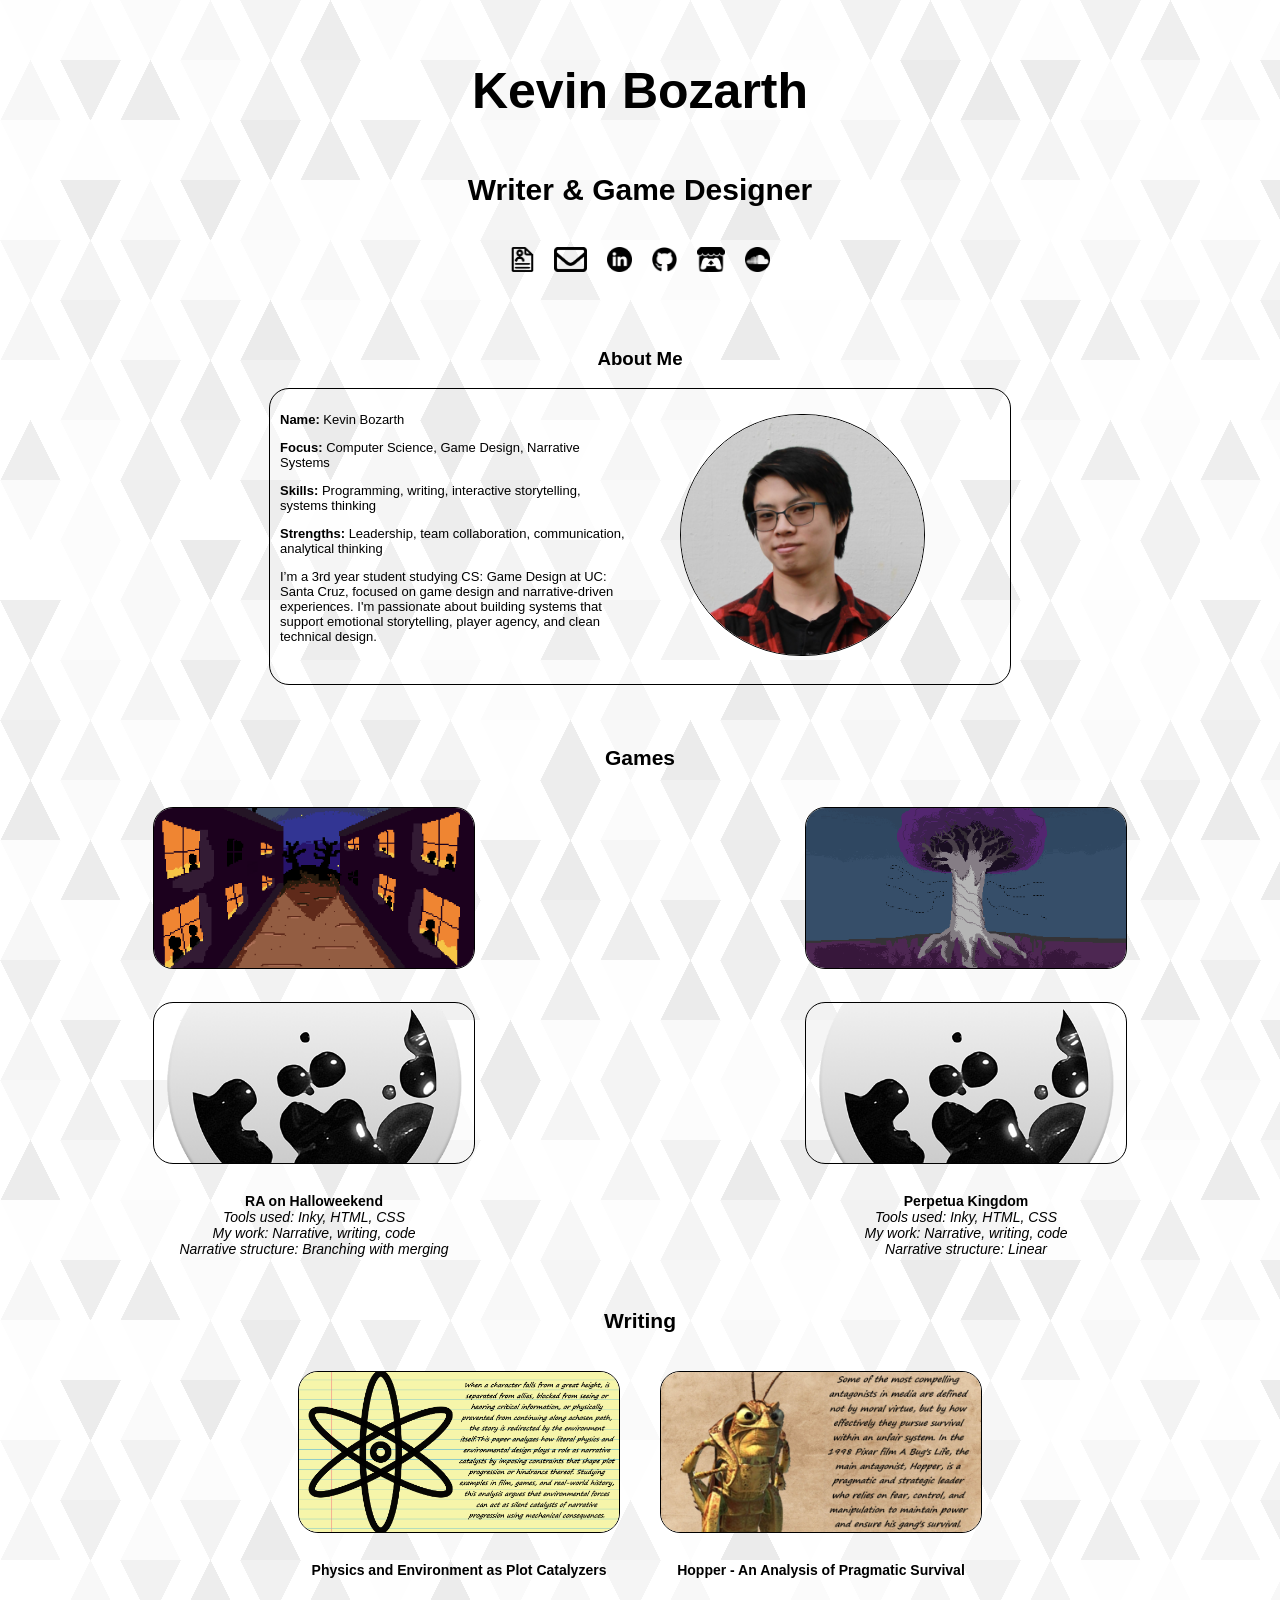
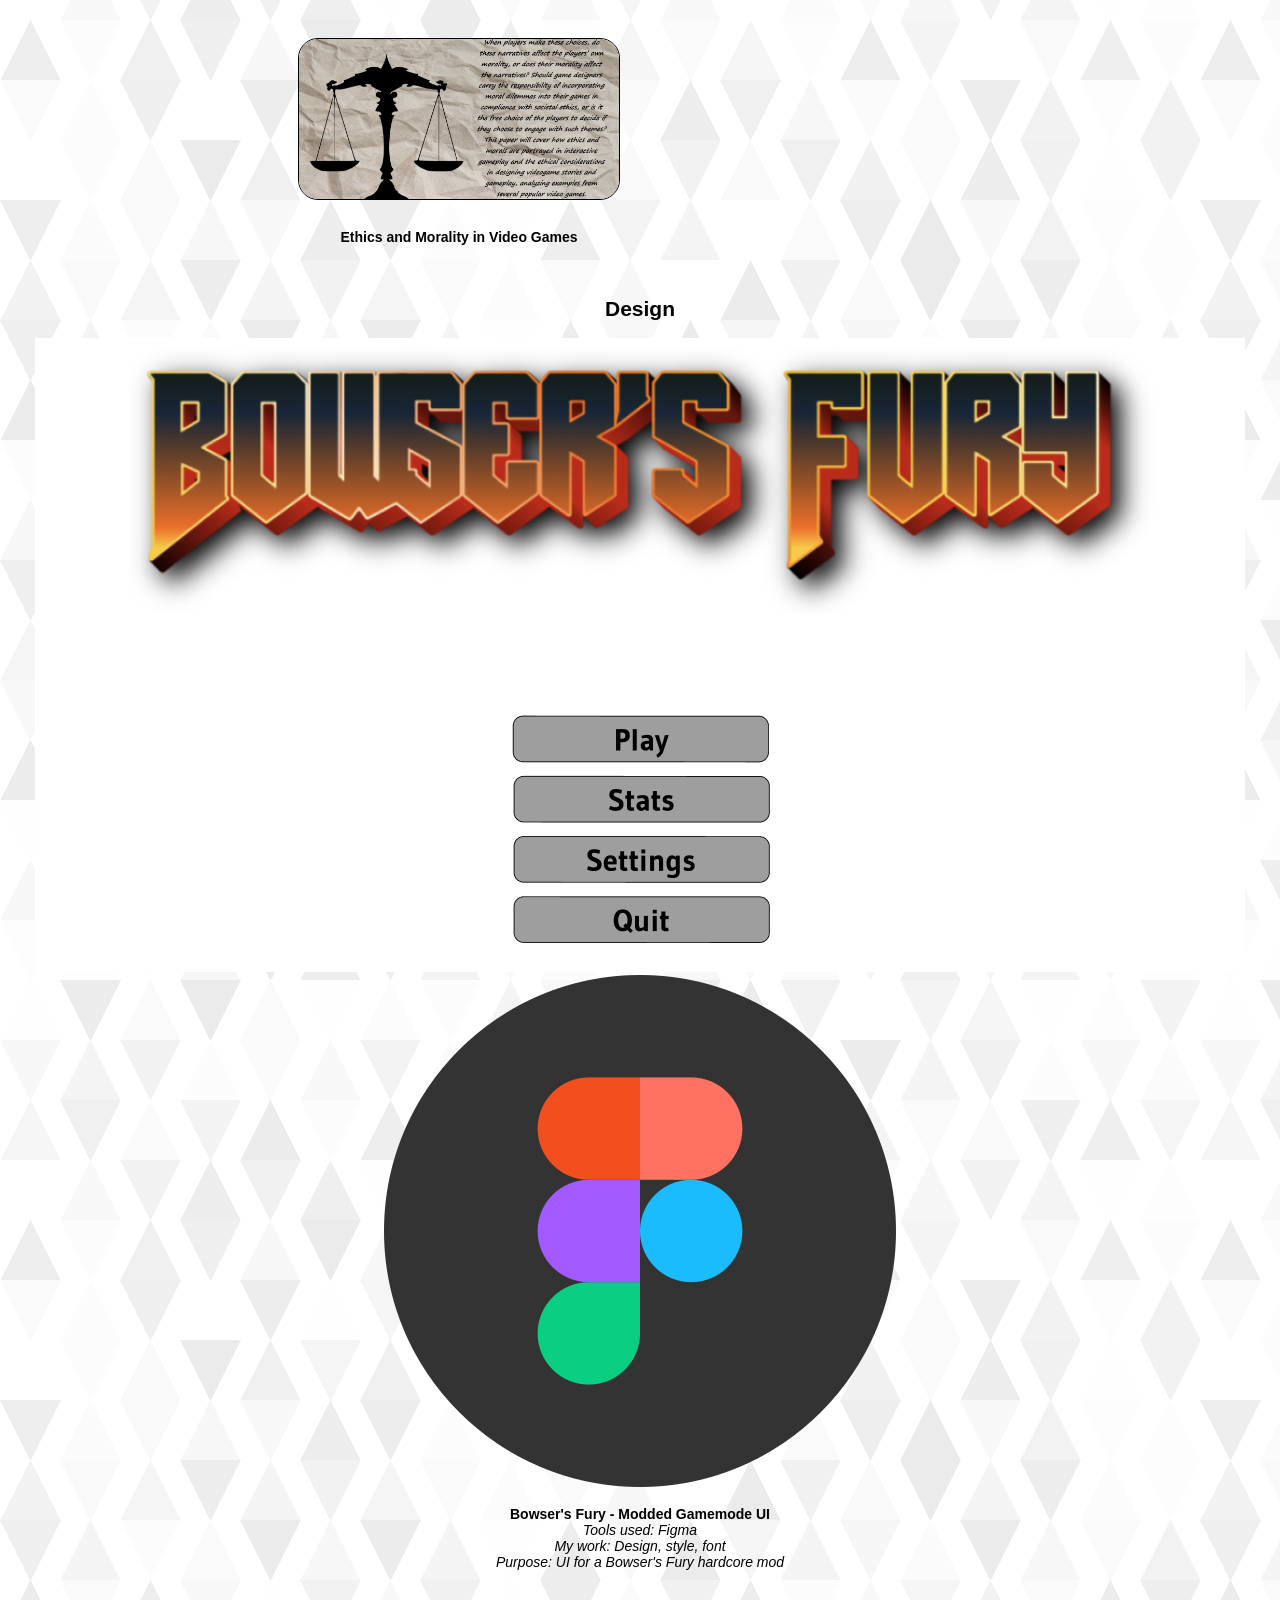
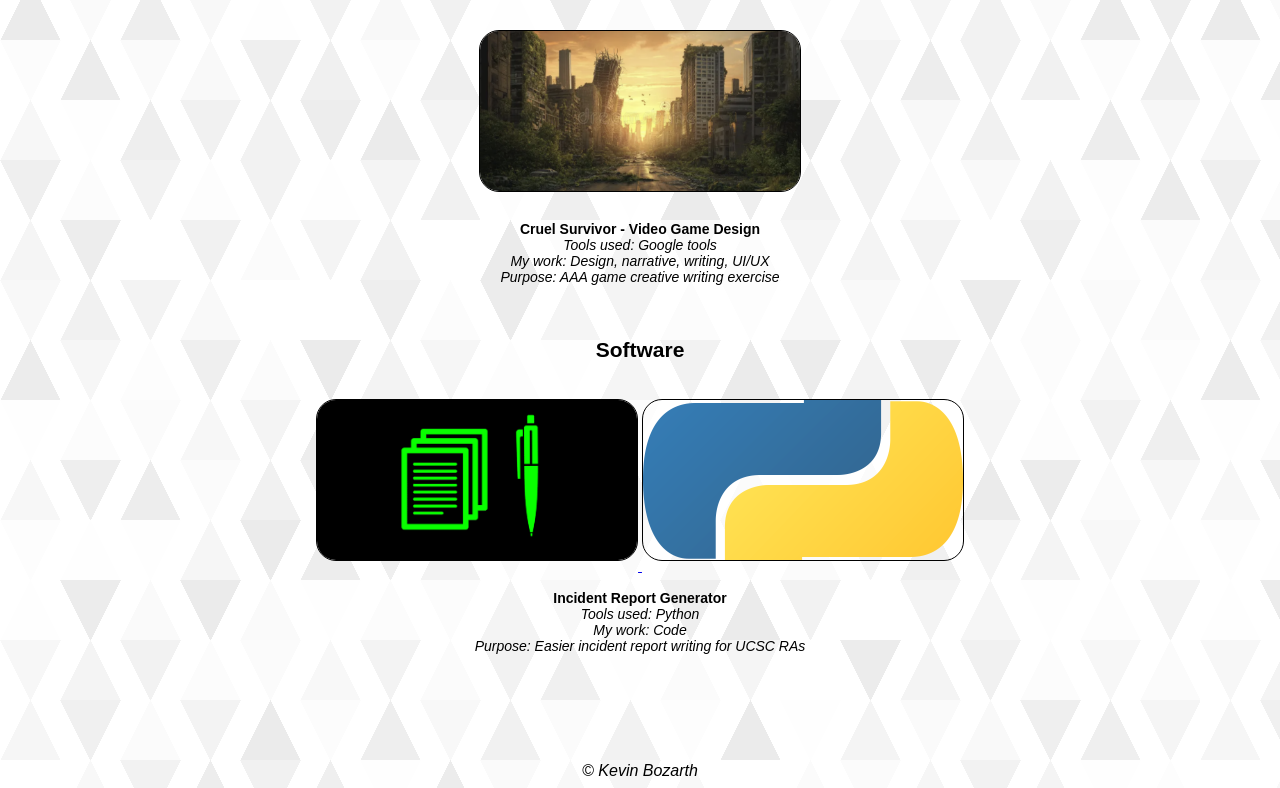
==== index.html @ b74a926b "Update index.html" ====
<!DOCTYPE html>
<html lang="en">
<head>
  <link rel="icon" type="image/png" href="favicon.png">
  <meta charset="UTF-8" />
  <meta name="viewport" content="width=device-width, initial-scale=1.0" />
  <title>Kevin Bozarth Portfolio</title>
  <link rel="stylesheet" href="style.css">
  <!-- <link href="https://fonts.googleapis.com/css2?family=Inter:wght@300;400;600&display=swap" rel="stylesheet"> -->
</head>

<body>
  <div class="intro">
    <h1>Kevin Bozarth</h1>
    <h3>Writer & Game Designer</h3>
  </div>

  <!-- Socials links icons -->
  <div class="icons">
    <div class="resume">
      <a href="writingFiles/Kevin Bozarth Resume 2026.pdf" target="_blank">
        <img src="images\icons\resumeIcon.png" alt="Resume">
      </a>
    </div>

    <div class="email">
      <a href="mailto:kevin.c.bozarth@gmail.com">
        <img src="images\icons\mailIcon.png" alt="Email">
      </a>
    </div>

    <div class="linkedIn">
      <a href="https://www.linkedin.com/in/kevin-bozarth" target="_blank">
        <img src="images\icons\linkedInIcon.png" alt="LinkedIn">
      </a>
    </div>

    <div class="gitHub">
      <a href="https://github.com/kevincbozarth" target="_blank">
        <img src="images\icons\githubIcon.png" alt="GitHub">
      </a>
    </div>
    
    <div class="itchio">
      <a href="https://kevinbozarth.itch.io" target="_blank">
        <img src="images\icons\itchioIcon.png" alt="Itch.io">
      </a>
    </div>

    <div class="soundCloud">
      <a href="https://soundcloud.com/kevin-bozarth" target="_blank">
        <img src="images\icons\soundCloudIcon.png" alt="SoundCloud">
      </a>
    </div>
  </div>

  <h1></h1>
  <!-- About Me -->
  <h3>About Me</h3>
  <div class="aboutMe">
    <div class="information">
      <p><b>Name: </b>Kevin Bozarth</p>
      <p><b>Focus: </b>Computer Science, Game Design, Narrative Systems</p>
      <p><b>Skills: </b>Programming, writing, interactive storytelling, systems thinking</p>
      <p><b>Strengths: </b>Leadership, team collaboration, communication, analytical thinking</p>
      <p>I’m a 3rd year student studying CS: Game Design at UC: Santa Cruz, 
        focused on game design and narrative-driven experiences. 
        I'm passionate about building systems that support 
        emotional storytelling, player agency, and clean technical design.
      </p>
    </div>
    <div class="portrait">
      <img src="images/headPhoto.png">
    </div>
  </div>

  <h1></h1>
  <!-- Projects -->
  <div class="portfolio">
    <h2>Games</h2>

    <div class="gameProjects">
      <div class="halloweekendGame">
        <div class="thumbnail">
          <a href="https://kevinbozarth.itch.io/ra-on-halloweekend-v2" target="_blank">
            <img class="mainThumbnail" src="images/gameThumbnails/halloweekendThumbnail.png" alt="RA on Halloweekend">
          </a>
          <img class="toolLogo" src="images/logos/inkleLogo.png" alt="Inkle logo">
        </div>
        <br>
        <b>RA on Halloweekend</b>
        <br>
        <i>
          Tools used: Inky, HTML, CSS
          <br>My work: Narrative, writing, code
          <br>Narrative structure: Branching with merging
        </i>
      </div>

      <div class="perputuaGame">
        <div class="thumbnail">
          <a href="https://kevinbozarth.itch.io/perpetua-kingdom-v4" target="_blank">
            <img class="mainThumbnail" src="images\gameThumbnails\perpetuaThumbnail.png" alt="Perputua Kingdom">
          </a>
          <img class="toolLogo" src="images/logos/inkleLogo.png" alt="Inkle logo">
        </div>
          <br>
          <b>Perpetua Kingdom</b>
          <br>
          <i>Tools used: Inky, HTML, CSS
            <br>My work: Narrative, writing, code
            <br>Narrative structure: Linear
          </i>
        
      </div>
    </div>

    <h2></h2>
    <h2>Writing</h2>

    <div class="writingProjects">
      <div class="physicsEssay">
        <div class="thumbnail">
          <a href="writingFiles/Physics and Environment as Plot Catalyzers.pdf" target="_blank">
            <img class="mainThumbnail" src="images\writingThumbnails\physicsThumbnail.png" alt="Physics">
          </a>
        </div>
        <br>
        <b>Physics and Environment as Plot Catalyzers</b>
      </div>

      <div class="hopperEssay">
        <div class="thumbnail">
          <a href="writingFiles/Hopper - An Analysis of Pragmatic Survival.pdf" target="_blank">
            <img class="mainThumbnail" src="images/writingThumbnails/hopperThumbnail.png" alt="Hopper">
          </a>
        </div>
        <br>
        <b>Hopper - An Analysis of Pragmatic Survival</b>
      </div>

      <div class="moralsEssay">
        <div class="thumbnail">
          <a href="writingFiles/Ethics and Morality in Videogames.pdf" target="_blank">
            <img class="mainThumbnail" src="images\writingThumbnails\moralsThumbnail.png" alt="Ethics">
          </a>
        </div>
        <br>
        <b>Ethics and Morality in Video Games</b>
      </div>
    </div>

    <h2></h2>
    <h2>Design</h2>

    <div class="designProjects">
      <div class="bowserDesign">
        <div class="thumbnail">
          <a href="https://www.figma.com/design/dw6rEuPHLrkOv8sDtjFJcg/Flow-Diagram-Mario?node-id=35-1208&t=TrkbWXJCj0CQbWD5-1" target="_blank">
            <img class="mainThumbnail" src="images\writingThumbnails\bowserThumbnail.png" alt="Bowser's Fury">
          </a>
          <img class="toolLogo" src="images/logos/figmaLogo.webp" alt="Figma logo">
        </div>
        <br>
        <b>Bowser's Fury - Modded Gamemode UI</b>
        <br>
        <i>Tools used: Figma
          <br>My work: Design, style, font
          <br>Purpose: UI for a Bowser's Fury hardcore mod
        </i>
      </div>

      <div class="cruelDesign">
        <div class="thumbnail">
          <a href="writingFiles/Cruel Survivor - Video Game Concept Design.pdf" target="_blank">
            <img class="mainThumbnail" src="images\writingThumbnails\cruelSurvivorThumbnail.png" alt="Cruel Survivor">
          </a>
        </div>
        <br>
        <b>Cruel Survivor - Video Game Design</b>
        <br>
        <i>Tools used: Google tools
          <br>My work: Design, narrative, writing, UI/UX
          <br>Purpose: AAA game creative writing exercise
        </i>
        <br>
      </div>
    </div>

    <h2></h2>
    <h2>Software</h2>

    <div class="softwareProjects">
      <div class="irGenerator">
        <div class="thumbnail">
          <a href="https://github.com/kevincbozarth/Incident-Report-Generator" target="_blank">
            <img class="mainThumbnail" src="images\softwareThumbnails\irThumbnail.png" alt="Incident Report Generator">
          </a>
          <img class="toolLogo" src="images/logos/pythonLogo.png" alt="Python logo">
        </div>
        <br>
        <b>Incident Report Generator</b>
        <br>
        <i>Tools used: Python
          <br>My work: Code
          <br>Purpose: Easier incident report writing for UCSC RAs
      </div>
    </div>
  </div>

  <h2><br></h2>
  © Kevin Bozarth

</body>
</html>
---- style.css ----
body {
    display: flex;
    align-items: center;
    flex-direction: column;
    font-family: Verdana, Geneva, Tahoma, sans-serif;
    background-image: url("images/triangleBackground.PNG");
    background-repeat: repeat;
}

.intro h1 {
    padding: 20px;
    font-size: 50px;
    text-align: center;
}

.intro h3 {
    font-size: 30px;
    text-align: center;
}

.icons {
    display: flex;
    align-items: center;
    flex-direction: row;
}

.icons img {
    transition: 0.25s ease;
}

.icons img:hover {
    transform: scale(1.05);
    transition: 0.25s ease;
}

.aboutMe {
    width: fit-content;
    height: fit-content;
    border: 1px solid rgb(0, 0, 0);
    border-radius: 20px;
    padding: 10px;
    background-image: url("images/paper.jpg");
    background-position: top;
    display: grid;
    grid-template-columns: 1fr 1fr;
    grid-gap: 20px;
    font-size: 13px;
}

.aboutMe div {
    width: 350px;
    align-items: center;
}

.aboutMe img {
    height: 240px;
    border-radius: 200px;
    border: 1px solid rgb(0, 0, 0);
    align-items: left;
    object-fit: cover;
    object-position: center;
    margin-top: 15px;
    margin-bottom: 15px;
    margin-left: 30px;
}

.portrait div {
    width: 10px;
    margin-right: 300px;
}

.linkedIn img, .resume img, .email img, .itchio img, .soundCloud img, .gitHub img {
    height: 25px;
    margin: 10px;
}

.portfolio {
    display: flex;
    align-items: center;
    flex-direction: column;
    text-align: center;
    font-size: 14px;
}

.gameProjects {
    display: grid;
    grid-template-columns: repeat(2, 1fr);
    gap: 40px;
}

.writingProjects {
    display: grid;
    grid-template-columns: repeat(2, 1fr);
    grid-template-rows: repeat(1, 1fr);
    gap: 40px;
}

.designProjects {
    align-items: center;
    display: grid;
    /* grid-template-columns: repeat(2, 1fr); */
    gap: 40px;
}

.softwareProjects {
    align-items: center;
    display: grid;
    grid-template-columns: repeat(1, 1fr);
    gap: 40px;
}

.physicsEssay img, .hopperEssay img, .moralsEssay img, .cruelDesign img, .perputuaGame img, .halloweekendGame img, .irGenerator img {
    height: 160px;
    width: 320px;
    margin-top: 20px;
    margin-bottom: 10px;
    object-fit: cover;
    object-position: center;
    border: 1px solid rgb(0, 0, 0);
    border-radius: 20px;
}

.portfolio img {
    transition: 0.25 ease;
}

.portfolio img:hover {
    box-shadow: 5px 5px 5px #808080;
    transform: scale(1.02);
    transition: 0.25s ease;
}
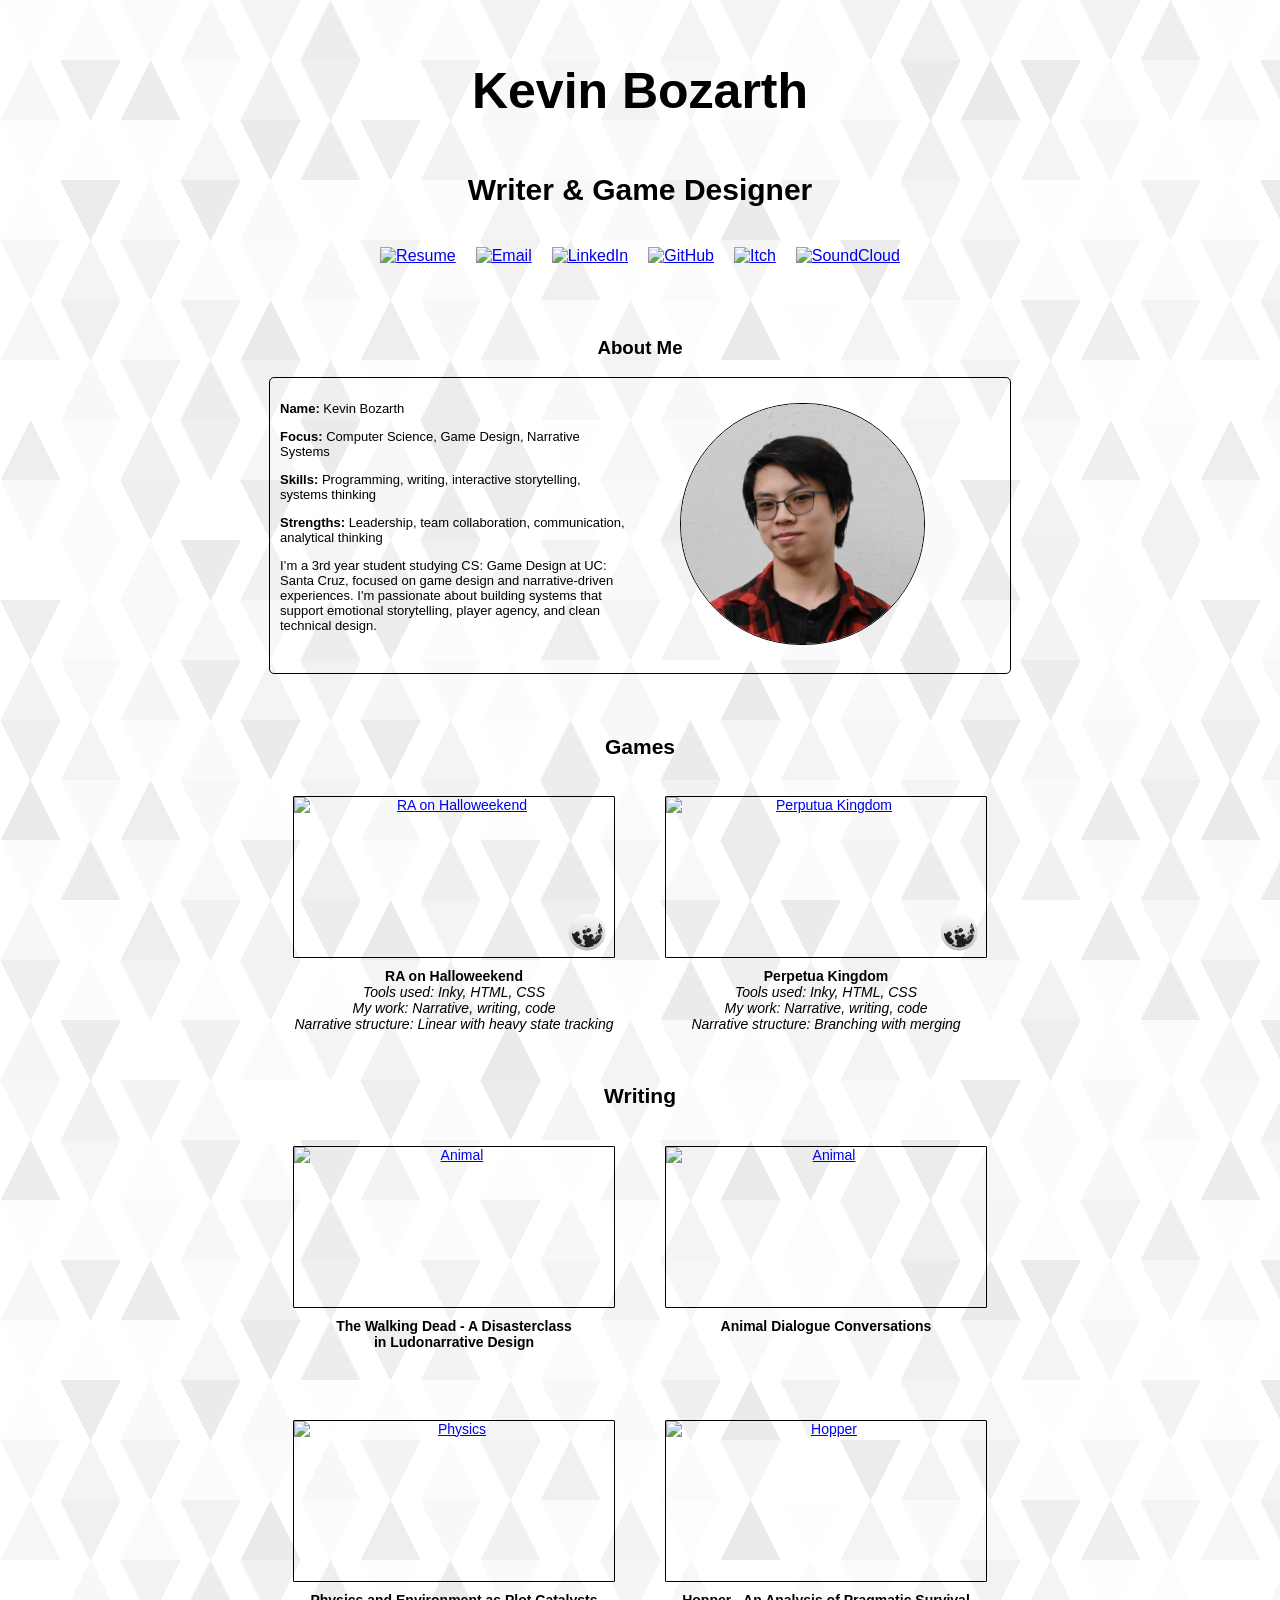
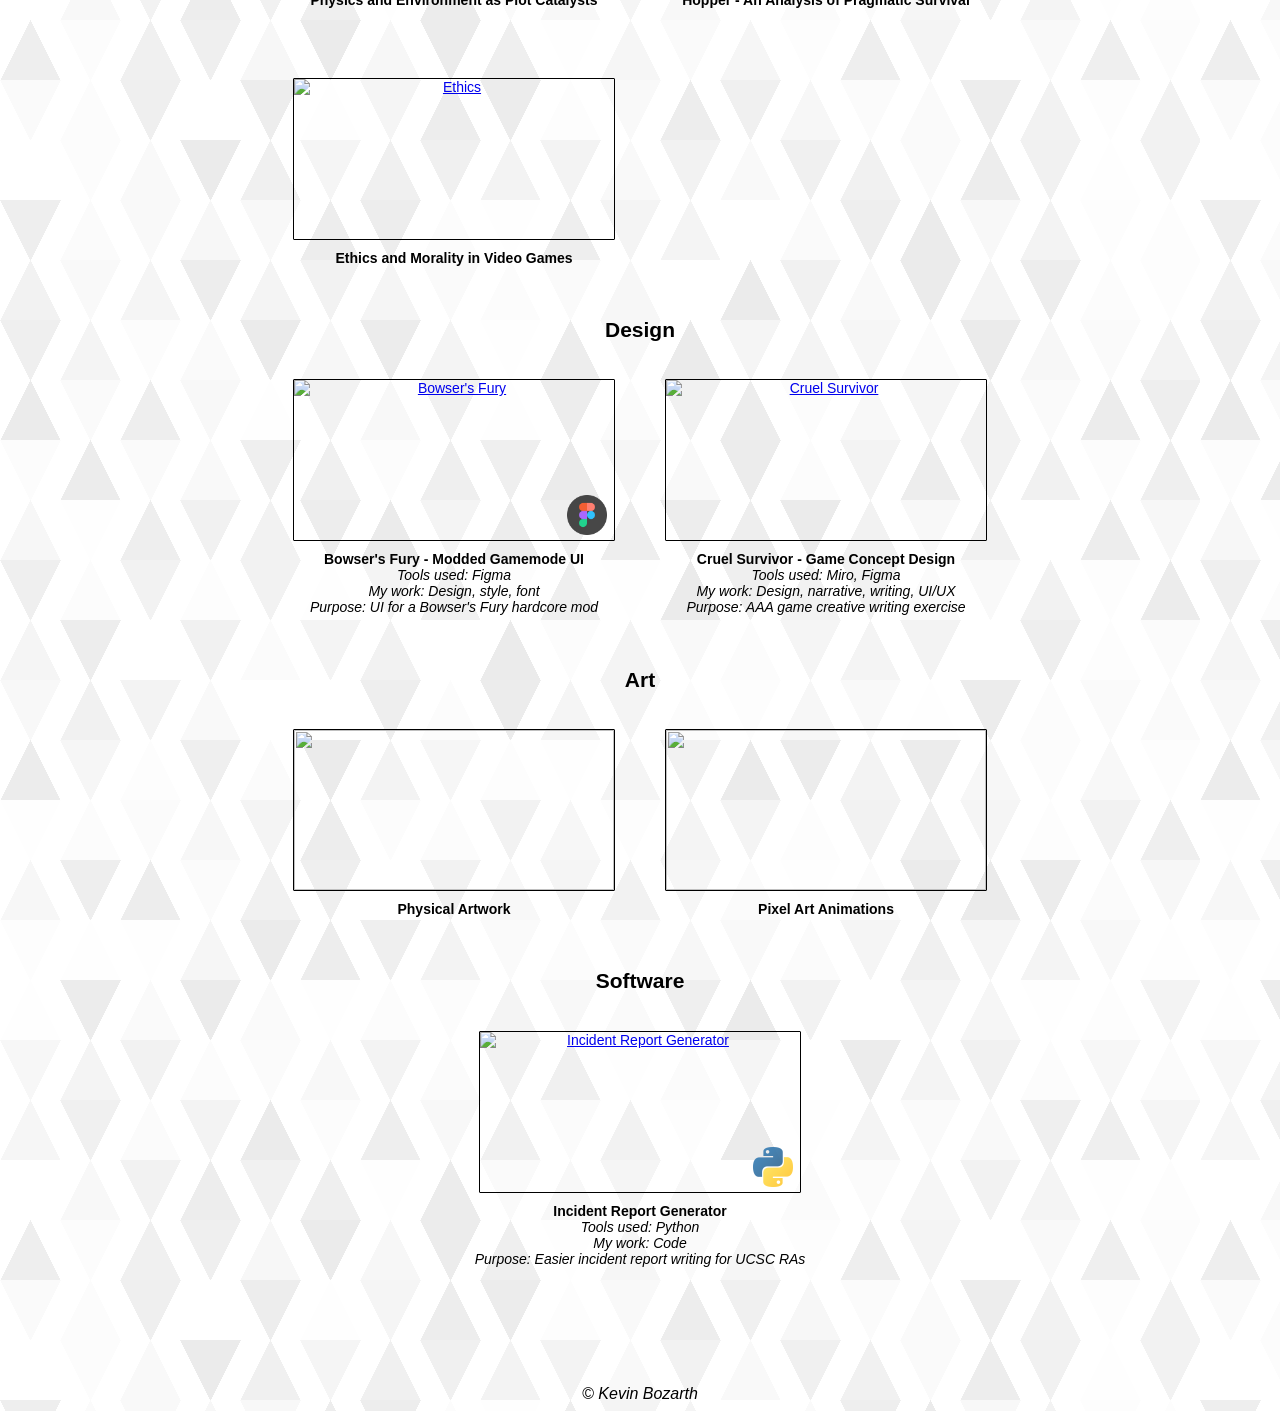
==== commit a77a32d0: "DINK Motifs in folders. Style update" ====
--- a/index.html
+++ b/index.html
@@ -18,38 +18,38 @@
   <!-- Socials links icons -->
   <div class="icons">
     <div class="resume">
-      <a href="writingFiles/Kevin Bozarth Resume 2026.pdf" target="_blank">
-        <img src="images\icons\resumeIcon.png" alt="Resume">
+      <a href="writingFiles\Kevin Bozarth Resume 2026.pdf" target="_blank">
+        <img src="images\icons\resume.png" alt="Resume">
       </a>
     </div>
 
     <div class="email">
       <a href="mailto:kevin.c.bozarth@gmail.com">
-        <img src="images\icons\mailIcon.png" alt="Email">
+        <img src="images\icons\mail.png" alt="Email">
       </a>
     </div>
 
     <div class="linkedIn">
       <a href="https://www.linkedin.com/in/kevin-bozarth" target="_blank">
-        <img src="images\icons\linkedInIcon.png" alt="LinkedIn">
+        <img src="images\icons\linkedIn.png" alt="LinkedIn">
       </a>
     </div>
 
     <div class="gitHub">
       <a href="https://github.com/kevincbozarth" target="_blank">
-        <img src="images\icons\githubIcon.png" alt="GitHub">
+        <img src="images\icons\github.png" alt="GitHub">
       </a>
     </div>
     
     <div class="itchio">
       <a href="https://kevinbozarth.itch.io" target="_blank">
-        <img src="images\icons\itchioIcon.png" alt="Itch.io">
+        <img src="images\icons\itch.webp" alt="Itch">
       </a>
     </div>
 
     <div class="soundCloud">
       <a href="https://soundcloud.com/kevin-bozarth" target="_blank">
-        <img src="images\icons\soundCloudIcon.png" alt="SoundCloud">
+        <img src="images\icons\soundcloud.png" alt="SoundCloud">
       </a>
     </div>
   </div>
@@ -83,7 +83,7 @@
       <div class="halloweekendGame">
         <div class="thumbnail">
           <a href="https://kevinbozarth.itch.io/ra-on-halloweekend-v2" target="_blank">
-            <img class="mainThumbnail" src="images/gameThumbnails/halloweekendThumbnail.png" alt="RA on Halloweekend">
+            <img class="mainThumbnail" src="images/thumbnails/game/halloweekendThumbnail.png" alt="RA on Halloweekend">
           </a>
           <img class="toolLogo" src="images/logos/inkleLogo.png" alt="Inkle logo">
         </div>
@@ -93,14 +93,14 @@
         <i>
           Tools used: Inky, HTML, CSS
           <br>My work: Narrative, writing, code
-          <br>Narrative structure: Branching with merging
+          <br>Narrative structure: Linear with heavy state tracking
         </i>
       </div>
 
       <div class="perputuaGame">
         <div class="thumbnail">
           <a href="https://kevinbozarth.itch.io/perpetua-kingdom-v4" target="_blank">
-            <img class="mainThumbnail" src="images\gameThumbnails\perpetuaThumbnail.png" alt="Perputua Kingdom">
+            <img class="mainThumbnail" src="images/thumbnails/game/perpetuaThumbnail.png" alt="Perputua Kingdom">
           </a>
           <img class="toolLogo" src="images/logos/inkleLogo.png" alt="Inkle logo">
         </div>
@@ -109,7 +109,7 @@
           <br>
           <i>Tools used: Inky, HTML, CSS
             <br>My work: Narrative, writing, code
-            <br>Narrative structure: Linear
+            <br>Narrative structure: Branching with merging
           </i>
         
       </div>
@@ -119,20 +119,40 @@
     <h2>Writing</h2>
 
     <div class="writingProjects">
+      <div class="walkingEssay">
+        <div class="thumbnail">
+          <a href="writingFiles\The Walking Dead - A Disasterclass in Ludonarrative Design.pdf" target="_blank">
+            <img class="mainThumbnail" src="images\thumbnails\writing\walkingThumbnail.png" alt="Animal">
+          </a>
+        </div>
+        <br>
+        <b>The Walking Dead - A Disasterclass<br> in Ludonarrative Design</b>
+      </div>
+
+      <div class="animalConversations">
+        <div class="thumbnail">
+          <a href="https://docs.google.com/document/d/1pf723OjLyh2t8hG4fvGGTN994ltHIPdOR6u-j0k1Rco/edit?tab=t.0" target="_blank">
+            <img class="mainThumbnail" src="images\thumbnails\writing\Animal talk.png" alt="Animal">
+          </a>
+        </div>
+        <br>
+        <b>Animal Dialogue Conversations</b>
+      </div>
+
       <div class="physicsEssay">
         <div class="thumbnail">
-          <a href="writingFiles/Physics and Environment as Plot Catalyzers.pdf" target="_blank">
-            <img class="mainThumbnail" src="images\writingThumbnails\physicsThumbnail.png" alt="Physics">
-          </a>
-        </div>
-        <br>
-        <b>Physics and Environment as Plot Catalyzers</b>
+          <a href="writingFiles/Physics and Environment as Plot Catalysts.pdf" target="_blank">
+            <img class="mainThumbnail" src="images\thumbnails\writing\physics thumbnail.png" alt="Physics">
+          </a>
+        </div>
+        <br>
+        <b>Physics and Environment as Plot Catalysts</b>
       </div>
 
       <div class="hopperEssay">
         <div class="thumbnail">
           <a href="writingFiles/Hopper - An Analysis of Pragmatic Survival.pdf" target="_blank">
-            <img class="mainThumbnail" src="images/writingThumbnails/hopperThumbnail.png" alt="Hopper">
+            <img class="mainThumbnail" src="images\thumbnails\writing\hopperThumbnail.png" alt="Hopper">
           </a>
         </div>
         <br>
@@ -142,7 +162,7 @@
       <div class="moralsEssay">
         <div class="thumbnail">
           <a href="writingFiles/Ethics and Morality in Videogames.pdf" target="_blank">
-            <img class="mainThumbnail" src="images\writingThumbnails\moralsThumbnail.png" alt="Ethics">
+            <img class="mainThumbnail" src="images\thumbnails\writing\moralsThumbnail.png" alt="Ethics">
           </a>
         </div>
         <br>
@@ -157,7 +177,7 @@
       <div class="bowserDesign">
         <div class="thumbnail">
           <a href="https://www.figma.com/design/dw6rEuPHLrkOv8sDtjFJcg/Flow-Diagram-Mario?node-id=35-1208&t=TrkbWXJCj0CQbWD5-1" target="_blank">
-            <img class="mainThumbnail" src="images\writingThumbnails\bowserThumbnail.png" alt="Bowser's Fury">
+            <img class="mainThumbnail" src="images\thumbnails\design\bowserThumbnail.png" alt="Bowser's Fury">
           </a>
           <img class="toolLogo" src="images/logos/figmaLogo.webp" alt="Figma logo">
         </div>
@@ -173,13 +193,13 @@
       <div class="cruelDesign">
         <div class="thumbnail">
           <a href="writingFiles/Cruel Survivor - Video Game Concept Design.pdf" target="_blank">
-            <img class="mainThumbnail" src="images\writingThumbnails\cruelSurvivorThumbnail.png" alt="Cruel Survivor">
-          </a>
-        </div>
-        <br>
-        <b>Cruel Survivor - Video Game Design</b>
-        <br>
-        <i>Tools used: Google tools
+            <img class="mainThumbnail" src="images\thumbnails\design\cruelSurvivorThumbnail.png" alt="Cruel Survivor">
+          </a>
+        </div>
+        <br>
+        <b>Cruel Survivor - Game Concept Design</b>
+        <br>
+        <i>Tools used: Miro, Figma
           <br>My work: Design, narrative, writing, UI/UX
           <br>Purpose: AAA game creative writing exercise
         </i>
@@ -188,13 +208,34 @@
     </div>
 
     <h2></h2>
+    <h2>Art</h2>
+
+    <div class="artProjects">
+      <div class="physicalArt">
+        <a href="Physical Artwork.html" target="_blank">
+          <img class="mainThumbnail" src="images\thumbnails\art\physical.png">
+        </a>
+        <br>
+        <b>Physical Artwork</b>
+      </div>
+
+      <div class="digitalAnimations">
+        <a href="2D Animations.html" target="_blank">
+          <img class="mainThumbnail" src="images\thumbnails\art\animation.png">
+        </a>
+        <br>
+        <b>Pixel Art Animations</b>
+      </div>
+    </div>
+
+    <h2></h2>
     <h2>Software</h2>
 
     <div class="softwareProjects">
       <div class="irGenerator">
         <div class="thumbnail">
           <a href="https://github.com/kevincbozarth/Incident-Report-Generator" target="_blank">
-            <img class="mainThumbnail" src="images\softwareThumbnails\irThumbnail.png" alt="Incident Report Generator">
+            <img class="mainThumbnail" src="images\thumbnails\software\irThumbnail.png" alt="Incident Report Generator">
           </a>
           <img class="toolLogo" src="images/logos/pythonLogo.png" alt="Python logo">
         </div>
--- a/style.css
+++ b/style.css
@@ -37,9 +37,8 @@
     width: fit-content;
     height: fit-content;
     border: 1px solid rgb(0, 0, 0);
-    border-radius: 20px;
+    border-radius: 5px;
     padding: 10px;
-    background-image: url("images/paper.jpg");
     background-position: top;
     display: grid;
     grid-template-columns: 1fr 1fr;
@@ -85,31 +84,38 @@
 .gameProjects {
     display: grid;
     grid-template-columns: repeat(2, 1fr);
-    gap: 40px;
+    gap: 50px;
 }
 
 .writingProjects {
     display: grid;
     grid-template-columns: repeat(2, 1fr);
     grid-template-rows: repeat(1, 1fr);
-    gap: 40px;
+    gap: 50px;
 }
 
 .designProjects {
     align-items: center;
     display: grid;
-    /* grid-template-columns: repeat(2, 1fr); */
-    gap: 40px;
+    grid-template-columns: repeat(2, 1fr);
+    gap: 50px;
+}
+
+.artProjects {
+    align-items: center;
+    display: grid;
+    grid-template-columns: repeat(2, 1fr);
+    gap: 50px;
 }
 
 .softwareProjects {
     align-items: center;
     display: grid;
     grid-template-columns: repeat(1, 1fr);
-    gap: 40px;
+    gap: 50px;
 }
 
-.physicsEssay img, .hopperEssay img, .moralsEssay img, .cruelDesign img, .perputuaGame img, .halloweekendGame img, .irGenerator img {
+/* .physicsEssay img, .hopperEssay img, .moralsEssay img, .cruelDesign img, .perputuaGame img, .halloweekendGame img, .irGenerator img, .bowserDesign img {
     height: 160px;
     width: 320px;
     margin-top: 20px;
@@ -118,6 +124,44 @@
     object-position: center;
     border: 1px solid rgb(0, 0, 0);
     border-radius: 20px;
+} */
+
+.mainThumbnail {
+    height: 160px;
+    width: 320px;
+    margin-top: 20px;
+    margin-bottom: 10px;
+    object-fit: cover;
+    object-position: center;
+    border: 1px solid rgb(0, 0, 0);
+    border-radius: 1px;
+}
+
+.mainThumbnail:hover {
+    box-shadow: 5px 5px 5px #808080;
+    transform: scale(1.02);
+    transition: 0.25s ease;
+}
+
+.thumbnail {
+    position: relative;
+    display: inline-block;
+    width: fit-content;
+}
+
+.thumbnail img {
+    display: block;
+}
+
+.toolLogo {
+    position: absolute;
+    bottom: 16px;
+    right: 8px;
+    width: 40px;  
+    height: auto;
+    opacity: 0.9;
+    border: none;
+    pointer-events: none; 
 }
 
 .portfolio img {
@@ -129,3 +173,20 @@
     transform: scale(1.02);
     transition: 0.25s ease;
 }
+
+.animations img {
+    margin-top: 30px;
+    height: 340px;
+    width: fit-content;
+    align-items: middle;
+    image-rendering: pixelated; /* THIS FIXED IT */
+}
+
+.gifCaption div {
+    text-align: middle;
+}
+
+.animations {
+    background-size: 50%;
+    
+}
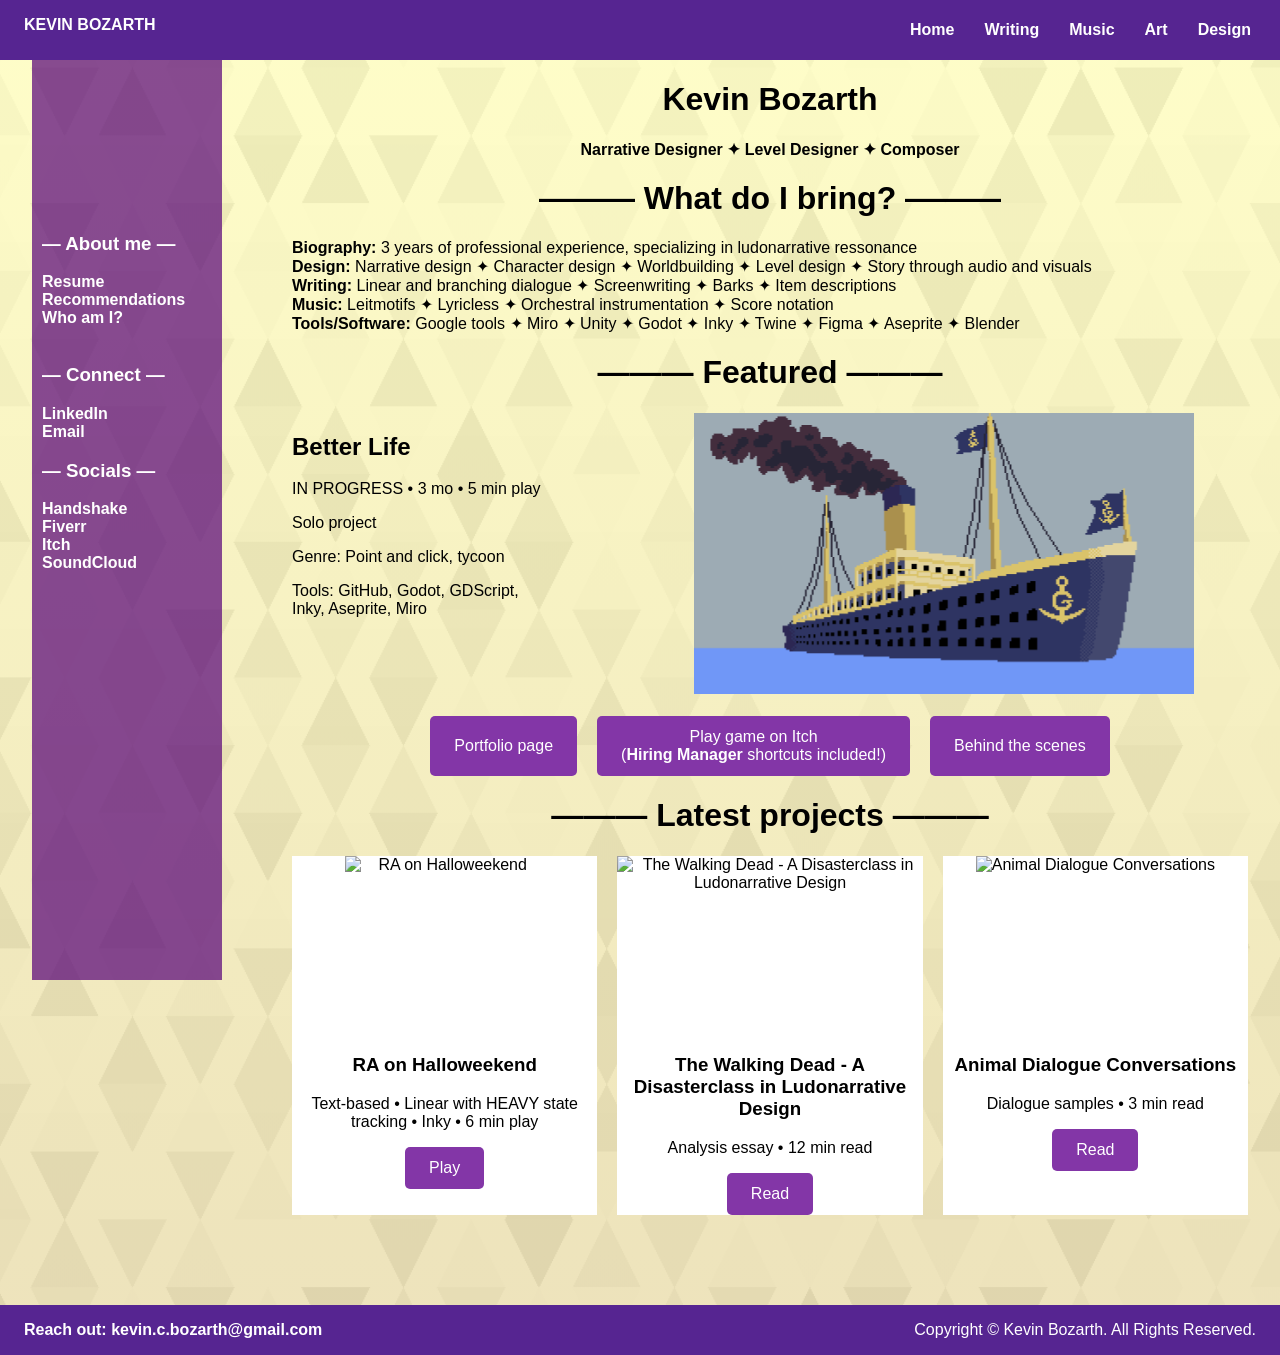
==== commit 6f34a11b: "REDESIGN" ====
--- a/index.html
+++ b/index.html
@@ -1,256 +1,135 @@
 <!DOCTYPE html>
 <html lang="en">
 <head>
-  <link rel="icon" type="image/png" href="favicon.png">
-  <meta charset="UTF-8" />
-  <meta name="viewport" content="width=device-width, initial-scale=1.0" />
-  <title>Kevin Bozarth Portfolio</title>
-  <link rel="stylesheet" href="style.css">
-  <!-- <link href="https://fonts.googleapis.com/css2?family=Inter:wght@300;400;600&display=swap" rel="stylesheet"> -->
+    <link rel="icon" type="image/png" href="favicon.png">
+    <meta charset="UTF-8" />
+    <meta name="viewport" content="width=device-width, initial-scale=1.0" />
+    <title>Kevin's Portfolio</title>
+    <link rel="stylesheet" href="style.css">
 </head>
 
+
+<!-- 
+People to collect recommendations from:
+- Natalie Farrell
+- Jaclyn Rojo
+- Nathon Taylor
+- Saira Hamid
+- Rane Vigil
+- Leslie McReynolds
+- Tad Leckman
+- Courtney Clark
+- Valerie Harris
+- Ria Jayanti or Saranya Agrawal
+- Barney Blough
+-->
+
 <body>
-  <div class="intro">
-    <h1>Kevin Bozarth</h1>
-    <h3>Writer & Game Designer</h3>
-  </div>
+<header id="headerBar" class="headerBar stickyHeader flexContainer coloredBar"></header>
 
-  <!-- Socials links icons -->
-  <div class="icons">
-    <div class="resume">
-      <a href="writingFiles\Kevin Bozarth Resume 2026.pdf" target="_blank">
-        <img src="images\icons\resume.png" alt="Resume">
-      </a>
+<!-- Page is split into two columns. Both are contained in columnWrapper -->
+<div class="columnWrapper">
+<!-- Side column -->
+<aside id="sidebar" class="sidebar"></aside>
+
+<!-- Main column -->
+<main class ="mainContent">
+    <div class="intro">
+        <h1>Kevin Bozarth</h1>
+        <h4>Narrative Designer ✦ Level Designer ✦ Composer</h4>
     </div>
 
-    <div class="email">
-      <a href="mailto:kevin.c.bozarth@gmail.com">
-        <img src="images\icons\mail.png" alt="Email">
-      </a>
+    <div class="bring">
+        <div class="bringHeader">
+            <h1>——— What do I bring? ———</h1>
+        </div>
+        <b>Biography:</b> 3 years of professional experience, specializing in ludonarrative ressonance
+        <br>
+        <b>Design:</b> Narrative design ✦ Character design ✦ Worldbuilding ✦ Level design ✦ Story through audio and visuals
+        <br>
+        <b>Writing:</b> Linear and branching dialogue ✦ Screenwriting ✦ Barks ✦ Item descriptions
+        <br>
+        <b>Music:</b> Leitmotifs ✦ Lyricless ✦ Orchestral instrumentation ✦ Score notation
+        <br>
+        <b>Tools/Software:</b> Google tools ✦ Miro ✦ Unity ✦ Godot ✦ Inky ✦ Twine ✦ Figma ✦ Aseprite ✦ Blender
     </div>
 
-    <div class="linkedIn">
-      <a href="https://www.linkedin.com/in/kevin-bozarth" target="_blank">
-        <img src="images\icons\linkedIn.png" alt="LinkedIn">
-      </a>
+    <div class="featured">
+        <div class="pushMiddle">
+            <h1>——— Featured ———</h1>
+        </div>
+        <div class="projectShowcase flexContainer">
+            <div class="projectText">
+                <h2>Better Life</h2>
+                <p>IN PROGRESS • 3 mo • 5 min play</p>
+                <p>Solo project</p>
+                <p>Genre: Point and click, tycoon</p>
+                <p>Tools: GitHub, Godot, GDScript, <br>Inky, Aseprite, Miro</p>
+            </div>
+            <div class="projectImage">
+                <img src="images/thumbnails/game/better life.png" alt="Better Life">
+            </div>
+        </div>
+        <br>
+        <div class="flexContainer pushMiddle">
+            <button class="button" type="button">Portfolio page</button>
+            <button class="button" type="button"> Play game on Itch <br>(<b>Hiring Manager</b> shortcuts included!)</button>
+            <button class="button" type="button">Behind the scenes</button>
+        </div>
     </div>
 
-    <div class="gitHub">
-      <a href="https://github.com/kevincbozarth" target="_blank">
-        <img src="images\icons\github.png" alt="GitHub">
-      </a>
+    <div class="latest">
+        <div class="pushMiddle">
+            <h1>——— Latest projects ———</h1>
+        </div>
+        <div class="tripleColumn pushMiddle">
+            <!-- One (1) -->
+            <div class="miniShowcase">
+                <div class="pushMiddle">
+                    <img src="images/thumbnails/game/halloweekendThumbnail.png" alt="RA on Halloweekend">
+                </div>
+                <div>
+                    <h3>RA on Halloweekend</h3>
+                    <p>Text-based • Linear with HEAVY state tracking • Inky • 6 min play</p>
+                    <a href="https://kevinbozarth.itch.io/ra-on-halloweekend-v2" target="_blank">
+                        <button class="button" type="button">Play</button>
+                    </a>
+                </div>
+            </div>
+            <!-- Two (2) -->
+            <div class="miniShowcase">
+                <div class="pushMiddle">
+                    <img src="images/thumbnails/writing/walkingThumbnail.png" alt="The Walking Dead - A Disasterclass in Ludonarrative Design">
+                </div>
+                <div>
+                    <h3>The Walking Dead - A Disasterclass in Ludonarrative Design</h3>
+                    <p>Analysis essay • 12 min read</p>
+                    <a href="writingFiles\The Walking Dead - A Disasterclass in Ludonarrative Design.pdf" target="_blank">
+                        <button class="button" type="button">Read</button>
+                    </a>
+                </div>
+            </div>
+            <!-- Three (3) -->
+            <div class="miniShowcase">
+                <div class="pushMiddle">
+                    <img src="images/thumbnails/writing/Animal talk.png" alt="Animal Dialogue Conversations">
+                </div>
+                <div>
+                    <h3>Animal Dialogue Conversations</h3>
+                    <p>Dialogue samples • 3 min read</p>
+                    <a href="https://docs.google.com/document/d/1pf723OjLyh2t8hG4fvGGTN994ltHIPdOR6u-j0k1Rco" target="_blank">
+                        <button class="button" type="button">Read</button>
+                    </a>
+                </div>
+            </div>
+        </div>
     </div>
-    
-    <div class="itchio">
-      <a href="https://kevinbozarth.itch.io" target="_blank">
-        <img src="images\icons\itch.webp" alt="Itch">
-      </a>
-    </div>
+    <br><br><br><br><br>
+</main>
+</div> <!-- End of columnWrapper -->
 
-    <div class="soundCloud">
-      <a href="https://soundcloud.com/kevin-bozarth" target="_blank">
-        <img src="images\icons\soundcloud.png" alt="SoundCloud">
-      </a>
-    </div>
-  </div>
+<footer id="footerBar" class="footerBar flexContainer coloredBar"></footer>
 
-  <h1></h1>
-  <!-- About Me -->
-  <h3>About Me</h3>
-  <div class="aboutMe">
-    <div class="information">
-      <p><b>Name: </b>Kevin Bozarth</p>
-      <p><b>Focus: </b>Computer Science, Game Design, Narrative Systems</p>
-      <p><b>Skills: </b>Programming, writing, interactive storytelling, systems thinking</p>
-      <p><b>Strengths: </b>Leadership, team collaboration, communication, analytical thinking</p>
-      <p>I’m a 3rd year student studying CS: Game Design at UC: Santa Cruz, 
-        focused on game design and narrative-driven experiences. 
-        I'm passionate about building systems that support 
-        emotional storytelling, player agency, and clean technical design.
-      </p>
-    </div>
-    <div class="portrait">
-      <img src="images/headPhoto.png">
-    </div>
-  </div>
+<script src="script.js"></script>
 
-  <h1></h1>
-  <!-- Projects -->
-  <div class="portfolio">
-    <h2>Games</h2>
-
-    <div class="gameProjects">
-      <div class="halloweekendGame">
-        <div class="thumbnail">
-          <a href="https://kevinbozarth.itch.io/ra-on-halloweekend-v2" target="_blank">
-            <img class="mainThumbnail" src="images/thumbnails/game/halloweekendThumbnail.png" alt="RA on Halloweekend">
-          </a>
-          <img class="toolLogo" src="images/logos/inkleLogo.png" alt="Inkle logo">
-        </div>
-        <br>
-        <b>RA on Halloweekend</b>
-        <br>
-        <i>
-          Tools used: Inky, HTML, CSS
-          <br>My work: Narrative, writing, code
-          <br>Narrative structure: Linear with heavy state tracking
-        </i>
-      </div>
-
-      <div class="perputuaGame">
-        <div class="thumbnail">
-          <a href="https://kevinbozarth.itch.io/perpetua-kingdom-v4" target="_blank">
-            <img class="mainThumbnail" src="images/thumbnails/game/perpetuaThumbnail.png" alt="Perputua Kingdom">
-          </a>
-          <img class="toolLogo" src="images/logos/inkleLogo.png" alt="Inkle logo">
-        </div>
-          <br>
-          <b>Perpetua Kingdom</b>
-          <br>
-          <i>Tools used: Inky, HTML, CSS
-            <br>My work: Narrative, writing, code
-            <br>Narrative structure: Branching with merging
-          </i>
-        
-      </div>
-    </div>
-
-    <h2></h2>
-    <h2>Writing</h2>
-
-    <div class="writingProjects">
-      <div class="walkingEssay">
-        <div class="thumbnail">
-          <a href="writingFiles\The Walking Dead - A Disasterclass in Ludonarrative Design.pdf" target="_blank">
-            <img class="mainThumbnail" src="images\thumbnails\writing\walkingThumbnail.png" alt="Animal">
-          </a>
-        </div>
-        <br>
-        <b>The Walking Dead - A Disasterclass<br> in Ludonarrative Design</b>
-      </div>
-
-      <div class="animalConversations">
-        <div class="thumbnail">
-          <a href="https://docs.google.com/document/d/1pf723OjLyh2t8hG4fvGGTN994ltHIPdOR6u-j0k1Rco/edit?tab=t.0" target="_blank">
-            <img class="mainThumbnail" src="images\thumbnails\writing\Animal talk.png" alt="Animal">
-          </a>
-        </div>
-        <br>
-        <b>Animal Dialogue Conversations</b>
-      </div>
-
-      <div class="physicsEssay">
-        <div class="thumbnail">
-          <a href="writingFiles/Physics and Environment as Plot Catalysts.pdf" target="_blank">
-            <img class="mainThumbnail" src="images\thumbnails\writing\physics thumbnail.png" alt="Physics">
-          </a>
-        </div>
-        <br>
-        <b>Physics and Environment as Plot Catalysts</b>
-      </div>
-
-      <div class="hopperEssay">
-        <div class="thumbnail">
-          <a href="writingFiles/Hopper - An Analysis of Pragmatic Survival.pdf" target="_blank">
-            <img class="mainThumbnail" src="images\thumbnails\writing\hopperThumbnail.png" alt="Hopper">
-          </a>
-        </div>
-        <br>
-        <b>Hopper - An Analysis of Pragmatic Survival</b>
-      </div>
-
-      <div class="moralsEssay">
-        <div class="thumbnail">
-          <a href="writingFiles/Ethics and Morality in Videogames.pdf" target="_blank">
-            <img class="mainThumbnail" src="images\thumbnails\writing\moralsThumbnail.png" alt="Ethics">
-          </a>
-        </div>
-        <br>
-        <b>Ethics and Morality in Video Games</b>
-      </div>
-    </div>
-
-    <h2></h2>
-    <h2>Design</h2>
-
-    <div class="designProjects">
-      <div class="bowserDesign">
-        <div class="thumbnail">
-          <a href="https://www.figma.com/design/dw6rEuPHLrkOv8sDtjFJcg/Flow-Diagram-Mario?node-id=35-1208&t=TrkbWXJCj0CQbWD5-1" target="_blank">
-            <img class="mainThumbnail" src="images\thumbnails\design\bowserThumbnail.png" alt="Bowser's Fury">
-          </a>
-          <img class="toolLogo" src="images/logos/figmaLogo.webp" alt="Figma logo">
-        </div>
-        <br>
-        <b>Bowser's Fury - Modded Gamemode UI</b>
-        <br>
-        <i>Tools used: Figma
-          <br>My work: Design, style, font
-          <br>Purpose: UI for a Bowser's Fury hardcore mod
-        </i>
-      </div>
-
-      <div class="cruelDesign">
-        <div class="thumbnail">
-          <a href="writingFiles/Cruel Survivor - Video Game Concept Design.pdf" target="_blank">
-            <img class="mainThumbnail" src="images\thumbnails\design\cruelSurvivorThumbnail.png" alt="Cruel Survivor">
-          </a>
-        </div>
-        <br>
-        <b>Cruel Survivor - Game Concept Design</b>
-        <br>
-        <i>Tools used: Miro, Figma
-          <br>My work: Design, narrative, writing, UI/UX
-          <br>Purpose: AAA game creative writing exercise
-        </i>
-        <br>
-      </div>
-    </div>
-
-    <h2></h2>
-    <h2>Art</h2>
-
-    <div class="artProjects">
-      <div class="physicalArt">
-        <a href="Physical Artwork.html" target="_blank">
-          <img class="mainThumbnail" src="images\thumbnails\art\physical.png">
-        </a>
-        <br>
-        <b>Physical Artwork</b>
-      </div>
-
-      <div class="digitalAnimations">
-        <a href="2D Animations.html" target="_blank">
-          <img class="mainThumbnail" src="images\thumbnails\art\animation.png">
-        </a>
-        <br>
-        <b>Pixel Art Animations</b>
-      </div>
-    </div>
-
-    <h2></h2>
-    <h2>Software</h2>
-
-    <div class="softwareProjects">
-      <div class="irGenerator">
-        <div class="thumbnail">
-          <a href="https://github.com/kevincbozarth/Incident-Report-Generator" target="_blank">
-            <img class="mainThumbnail" src="images\thumbnails\software\irThumbnail.png" alt="Incident Report Generator">
-          </a>
-          <img class="toolLogo" src="images/logos/pythonLogo.png" alt="Python logo">
-        </div>
-        <br>
-        <b>Incident Report Generator</b>
-        <br>
-        <i>Tools used: Python
-          <br>My work: Code
-          <br>Purpose: Easier incident report writing for UCSC RAs
-      </div>
-    </div>
-  </div>
-
-  <h2><br></h2>
-  © Kevin Bozarth
-
-</body>
-</html>
+</body>
--- a/style.css
+++ b/style.css
@@ -1,36 +1,198 @@
 body {
+    margin: 0;
     display: flex;
     align-items: center;
     flex-direction: column;
     font-family: Verdana, Geneva, Tahoma, sans-serif;
-    background-image: url("images/triangleBackground.PNG");
+    /* background-color:rgba(20, 212, 237, 0.532); */
+    background-image: linear-gradient(rgba(255, 251, 0, 0.21), rgba(186, 146, 0, 0.265)), url("images/triangleBackground.PNG");
+    background-size: cover;
+    background-position: center;
     background-repeat: repeat;
 }
 
-.intro h1 {
-    padding: 20px;
-    font-size: 50px;
-    text-align: center;
-}
-
-.intro h3 {
-    font-size: 30px;
-    text-align: center;
-}
-
-.icons {
-    display: flex;
-    align-items: center;
-    flex-direction: row;
-}
-
-.icons img {
-    transition: 0.25s ease;
-}
-
-.icons img:hover {
-    transform: scale(1.05);
-    transition: 0.25s ease;
+a {
+    color: rgb(255, 255, 255);
+    text-decoration: none;
+    font-weight: bold;
+}
+a:hover {
+    color: rgb(255, 211, 54);
+}
+a:active {
+    color: rgb(220, 164, 53);
+}
+
+/* Universal elements */
+
+.thinLine {
+    border: none;
+    height: 1px;
+    background-color: #636262;
+    margin: 40px
+}
+
+.stickyHeader {
+    position: sticky;
+    top: 0; 
+}
+
+.stickyFooter {
+    position: sticky;
+    bottom: 0; 
+}
+
+.stickyLeftBar {
+    position: sticky;
+    left: 0; 
+}
+
+.button {
+    background-color:#8336a7;
+    color: white;
+    padding: 12px 24px;
+    font-size: 16px;
+
+    border: none;
+    border-radius: 5px;
+    cursor: pointer;
+
+    /* transition: background-color 0.00s ease; */
+}
+.button:hover {
+    background-color:#9047b7;
+    transform: scale(1.01);
+}
+.button:active {
+    background-color:#7431a0;
+    transform: scale(0.99);
+}
+
+/* Classes */
+
+.column {
+    flex: 0;
+    padding: 5px;
+}
+
+.pushLeft {
+    justify-content: left;
+    margin-right: auto;
+}
+
+.pushMiddle {
+    text-align: center;
+    justify-content: center;
+}
+
+.pushRight {
+    justify-content: right;
+    margin-left: auto;
+}
+
+.flexContainer { /* Best for distributing space dynamically along one row */
+    display: flex;
+    gap: 20px;
+}
+
+.gridContainer { /* Best for controlling exact sizing of track columns */
+    display: grid;
+    grid-template-columns: repeat(3, 1fr);
+    gap: 20px;
+}
+
+.doubleColumn {
+    display: grid;
+    grid-template-columns: 1fr 1fr;
+    max-width: 60%;
+    gap: 20px;
+}
+
+.tripleColumn {
+    display: grid;
+    grid-template-columns: 1fr 1fr 1fr;
+    min-width: 100px;
+    gap: 20px;
+}
+
+.coloredBar {
+    width: 100%;
+    z-index: 1000;
+    box-sizing: border-box;
+    background-color: #562591;
+    padding: 16px 24px;
+    color: white;
+}
+
+/* Regular */
+
+.projectShowcase {
+    width: 100%;
+    display: flex;
+    gap: 20px;
+}
+.projectShowcase img {
+    width: 100%;
+    aspect-ratio: 16 / 9;
+    object-fit: cover;
+    height: auto;
+}
+.projectText {
+    width: 40%;
+    min-width: 40%; 
+    overflow-wrap: break-word; 
+}
+.projectImage {
+    width: 100%;
+    flex: 1;
+    max-width: 500px
+}
+
+.miniShowcase { /* One column, two rows */
+    display: grid;
+    grid-template-columns: 1fr;
+    grid-template-rows: repeat(2, 1fr);
+    background-color: #ffffff;
+    min-width: 200px;
+    max-width: 350px;
+}
+.miniShowcase img {
+    width: 100%;
+    aspect-ratio: 16 / 9;
+    object-fit: cover;
+    height: auto;
+    min-width: 200px;
+    max-width: 350px;
+}
+
+.columnWrapper {
+    width: 95%;
+    display: flex;
+    gap: 20px;
+    align-items: flex-start; /* Allows the sticky element to move within the parent */
+}
+
+.sidebar {
+    width: 170px;
+    flex-shrink: 0; /* Prevent shrink */
+    position: sticky;
+    height: fit-content;
+    top: 40px;
+    left: 0px;
+    margin-right: 50px;
+    padding: 10px;
+    height: 100vh; /* Takes up 100% of the viewport height */
+    /* background-color: #3b50d6; */
+    background-color: rgba(86, 1, 120, 0.701); 
+    color: white;
+}
+
+.content {
+    flex-grow: 1;
+}
+
+.intro, .bringHeader {
+    text-align: center;
 }
 
 .aboutMe {
@@ -45,148 +207,73 @@
     grid-gap: 20px;
     font-size: 13px;
 }
-
 .aboutMe div {
-    width: 350px;
-    align-items: center;
-}
-
+    width: 300px;
+    align-items: center;
+}
 .aboutMe img {
-    height: 240px;
-    border-radius: 200px;
-    border: 1px solid rgb(0, 0, 0);
+    height: 300px;
+    border-radius: 5px;
+    border: 2px solid rgb(0, 0, 0);
     align-items: left;
     object-fit: cover;
     object-position: center;
-    margin-top: 15px;
-    margin-bottom: 15px;
-    margin-left: 30px;
-}
-
+    margin-top: 1px;
+    margin-bottom: 1px;
+    margin-left: 1px;
+}
 .portrait div {
     width: 10px;
     margin-right: 300px;
 }
-
-.linkedIn img, .resume img, .email img, .itchio img, .soundCloud img, .gitHub img {
-    height: 25px;
-    margin: 10px;
-}
-
-.portfolio {
-    display: flex;
-    align-items: center;
-    flex-direction: column;
-    text-align: center;
-    font-size: 14px;
-}
-
-.gameProjects {
-    display: grid;
-    grid-template-columns: repeat(2, 1fr);
-    gap: 50px;
-}
-
-.writingProjects {
-    display: grid;
-    grid-template-columns: repeat(2, 1fr);
-    grid-template-rows: repeat(1, 1fr);
-    gap: 50px;
-}
-
-.designProjects {
-    align-items: center;
-    display: grid;
-    grid-template-columns: repeat(2, 1fr);
-    gap: 50px;
-}
-
-.artProjects {
-    align-items: center;
-    display: grid;
-    grid-template-columns: repeat(2, 1fr);
-    gap: 50px;
-}
-
-.softwareProjects {
-    align-items: center;
-    display: grid;
-    grid-template-columns: repeat(1, 1fr);
-    gap: 50px;
-}
-
-/* .physicsEssay img, .hopperEssay img, .moralsEssay img, .cruelDesign img, .perputuaGame img, .halloweekendGame img, .irGenerator img, .bowserDesign img {
-    height: 160px;
-    width: 320px;
-    margin-top: 20px;
-    margin-bottom: 10px;
-    object-fit: cover;
-    object-position: center;
-    border: 1px solid rgb(0, 0, 0);
+.headShot {
+    object-fit: cover;
+    flex: 1;
+    max-width: 500px;
+    height: auto;
+    border: #ae00ff;
+    border-radius: 5px;
+}
+
+.speaker {
+    padding: 8%;
+    width: 80%;
+    background: rgba(137, 137, 137, 0.265);
+}
+.speakerPic { 
+    align-items: center;
+    justify-content: center;
+    background: rgba(255, 166, 0, 0);
+    display: flex;
+    padding-bottom: 15px;
+}
+.speakerPic img {
+    min-width: 70px;
+    max-width: 150px;
     border-radius: 20px;
-} */
-
-.mainThumbnail {
-    height: 160px;
-    width: 320px;
-    margin-top: 20px;
-    margin-bottom: 10px;
-    object-fit: cover;
-    object-position: center;
-    border: 1px solid rgb(0, 0, 0);
-    border-radius: 1px;
-}
-
-.mainThumbnail:hover {
-    box-shadow: 5px 5px 5px #808080;
-    transform: scale(1.02);
-    transition: 0.25s ease;
-}
-
-.thumbnail {
-    position: relative;
-    display: inline-block;
-    width: fit-content;
-}
-
-.thumbnail img {
-    display: block;
-}
-
-.toolLogo {
-    position: absolute;
-    bottom: 16px;
-    right: 8px;
-    width: 40px;  
-    height: auto;
-    opacity: 0.9;
-    border: none;
-    pointer-events: none; 
-}
-
-.portfolio img {
-    transition: 0.25 ease;
-}
-
-.portfolio img:hover {
-    box-shadow: 5px 5px 5px #808080;
-    transform: scale(1.02);
-    transition: 0.25s ease;
-}
-
-.animations img {
-    margin-top: 30px;
-    height: 340px;
-    width: fit-content;
-    align-items: middle;
-    image-rendering: pixelated; /* THIS FIXED IT */
-}
-
-.gifCaption div {
-    text-align: middle;
-}
-
-.animations {
-    background-size: 50%;
-    
+    border-color: rgba(35, 35, 35, 0.799);
+    border: 2px solid;
+    aspect-ratio: 1 / 1;
+}
+.speakerName {
+    text-align: center;
+    background: rgba(255, 255, 0, 0);
+    font-weight: bold;
+    font-size: 24px;
+    font-family: 'Times New Roman', Times, serif;
+}
+.speakerRole {
+    text-align: center;
+    background: rgba(255, 192, 203, 0);
+    font-family: Georgia, 'Times New Roman', Times, serif;
+}
+.speakerQuote {
+    display: flex;
+    align-items: center;
+    height: 100%;
+    padding-top: 10px;
+    padding-bottom: 10px;
+    padding-left: 10px;
+    padding-right: 10px;
+    background: rgba(252, 252, 252, 0.336);
 }
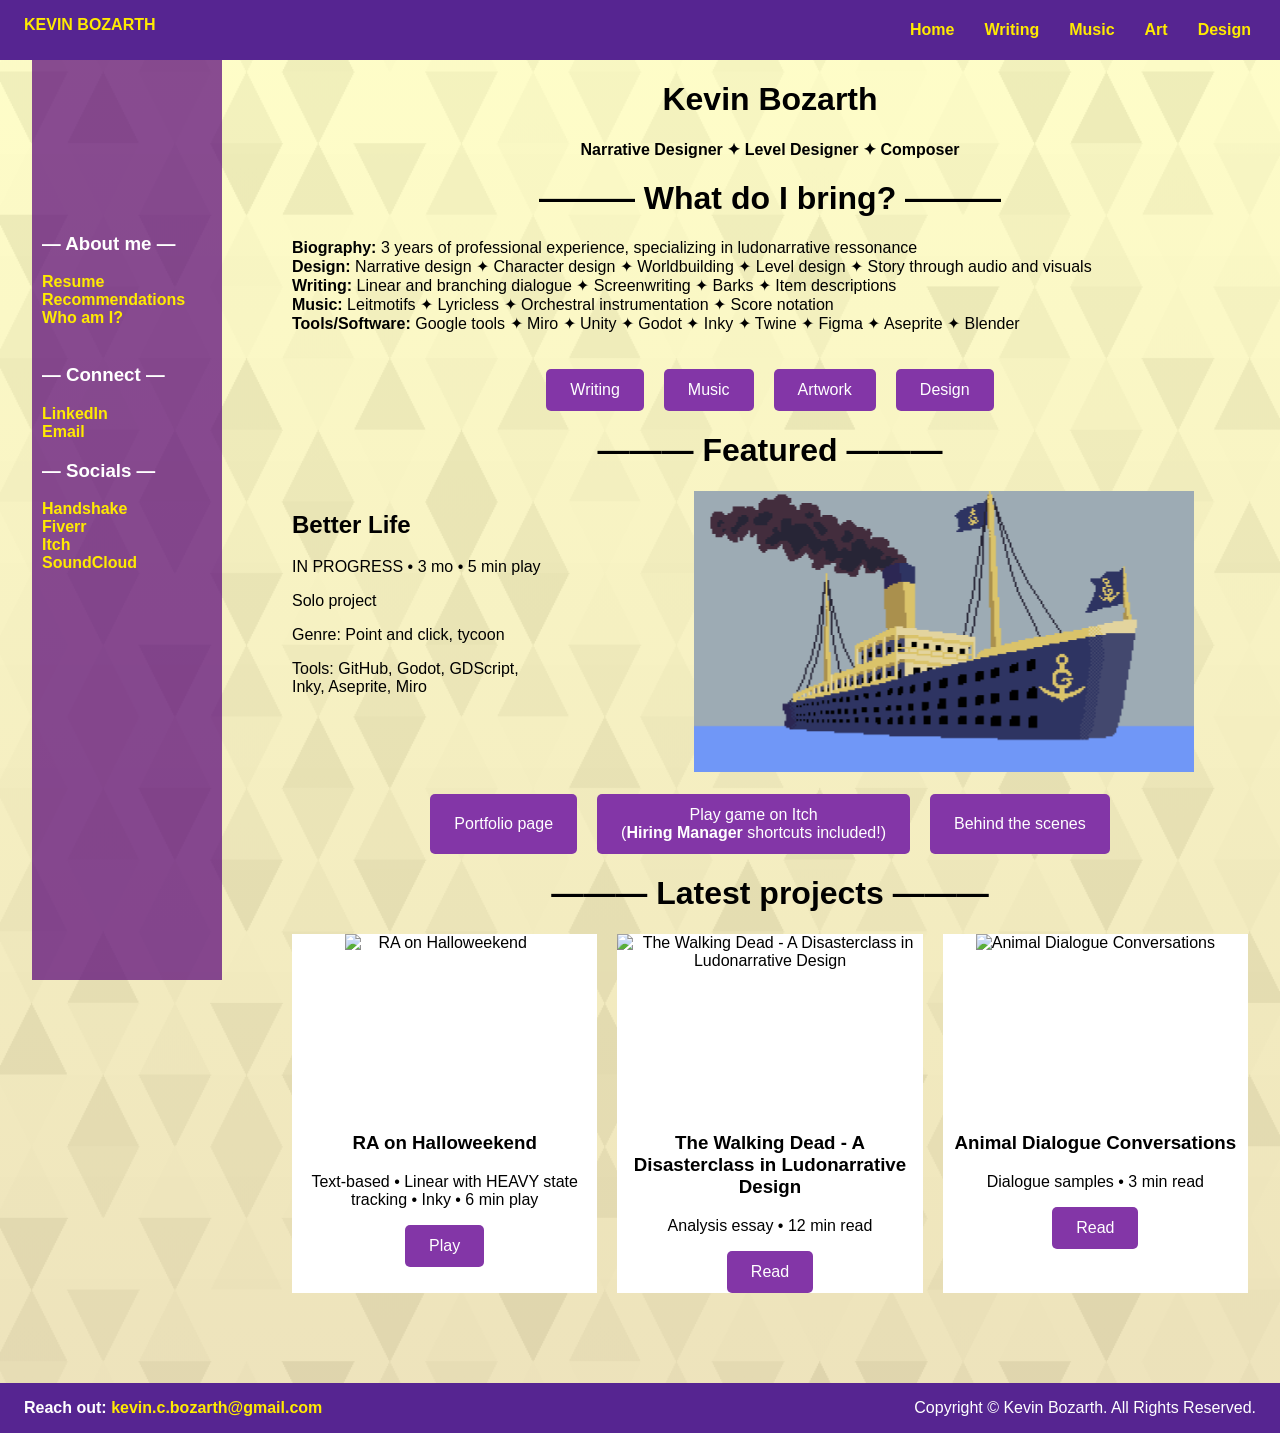
==== commit c4d40efc: "Music page" ====
--- a/index.html
+++ b/index.html
@@ -52,6 +52,22 @@
         <b>Music:</b> Leitmotifs ✦ Lyricless ✦ Orchestral instrumentation ✦ Score notation
         <br>
         <b>Tools/Software:</b> Google tools ✦ Miro ✦ Unity ✦ Godot ✦ Inky ✦ Twine ✦ Figma ✦ Aseprite ✦ Blender
+    </div>
+
+    <br><br>
+    <div class="flexContainer pushMiddle">
+        <a href="writing projects.html" target="">
+            <button class="button" type="button">Writing</button>
+        </a>
+        <a href="music projects.html" target="">
+            <button class="button" type="button">Music</button>
+        </a>
+        <a href="2D Animations.html" target="_blank">
+            <button class="button" type="button">Artwork</button>
+        </a>
+        <a href="" target="_blank">
+            <button class="button" type="button">Design</button>
+        </a>
     </div>
 
     <div class="featured">
--- a/style.css
+++ b/style.css
@@ -12,7 +12,7 @@
 }
 
 a {
-    color: rgb(255, 255, 255);
+    color: rgb(255, 234, 1);
     text-decoration: none;
     font-weight: bold;
 }
@@ -21,6 +21,10 @@
 }
 a:active {
     color: rgb(220, 164, 53);
+}
+.normalHL a {
+    color: blue;
+    text-decoration: underline;
 }
 
 /* Universal elements */
@@ -106,6 +110,7 @@
     grid-template-columns: 1fr 1fr;
     max-width: 60%;
     gap: 20px;
+    column-gap: 50px
 }
 
 .tripleColumn {
@@ -276,4 +281,51 @@
     padding-left: 10px;
     padding-right: 10px;
     background: rgba(252, 252, 252, 0.336);
+}
+
+.motifColumn {
+    padding: 30px;
+    background: rgba(252, 252, 252, 0.336);
+}
+.scoreMotif img {
+    min-width: 100%;
+    max-width: 100%;
+    border: 1px solid black;
+}
+
+/* Audio player */
+
+.soundboardContainer {
+    display: flex;
+    gap: 15px;
+    padding: 20px;
+}
+
+.soundItem {
+    display: inline-block;
+}
+
+.audioButton {
+    background-color: #007BFF;
+    color: white;
+    border: none;
+    padding: 12px 24px;
+    font-size: 16px;
+    font-weight: bold;
+    border-radius: 5px;
+    cursor: pointer;
+    transition: all 0.2s ease;
+}
+
+.audioButton:hover {
+    background-color: #0056b3;
+}
+
+/* Active playing style */
+.audioButton.playing {
+    background-color: #DC3545;
+}
+
+.audioButton.playing:hover {
+    background-color: #bd2130;
 }
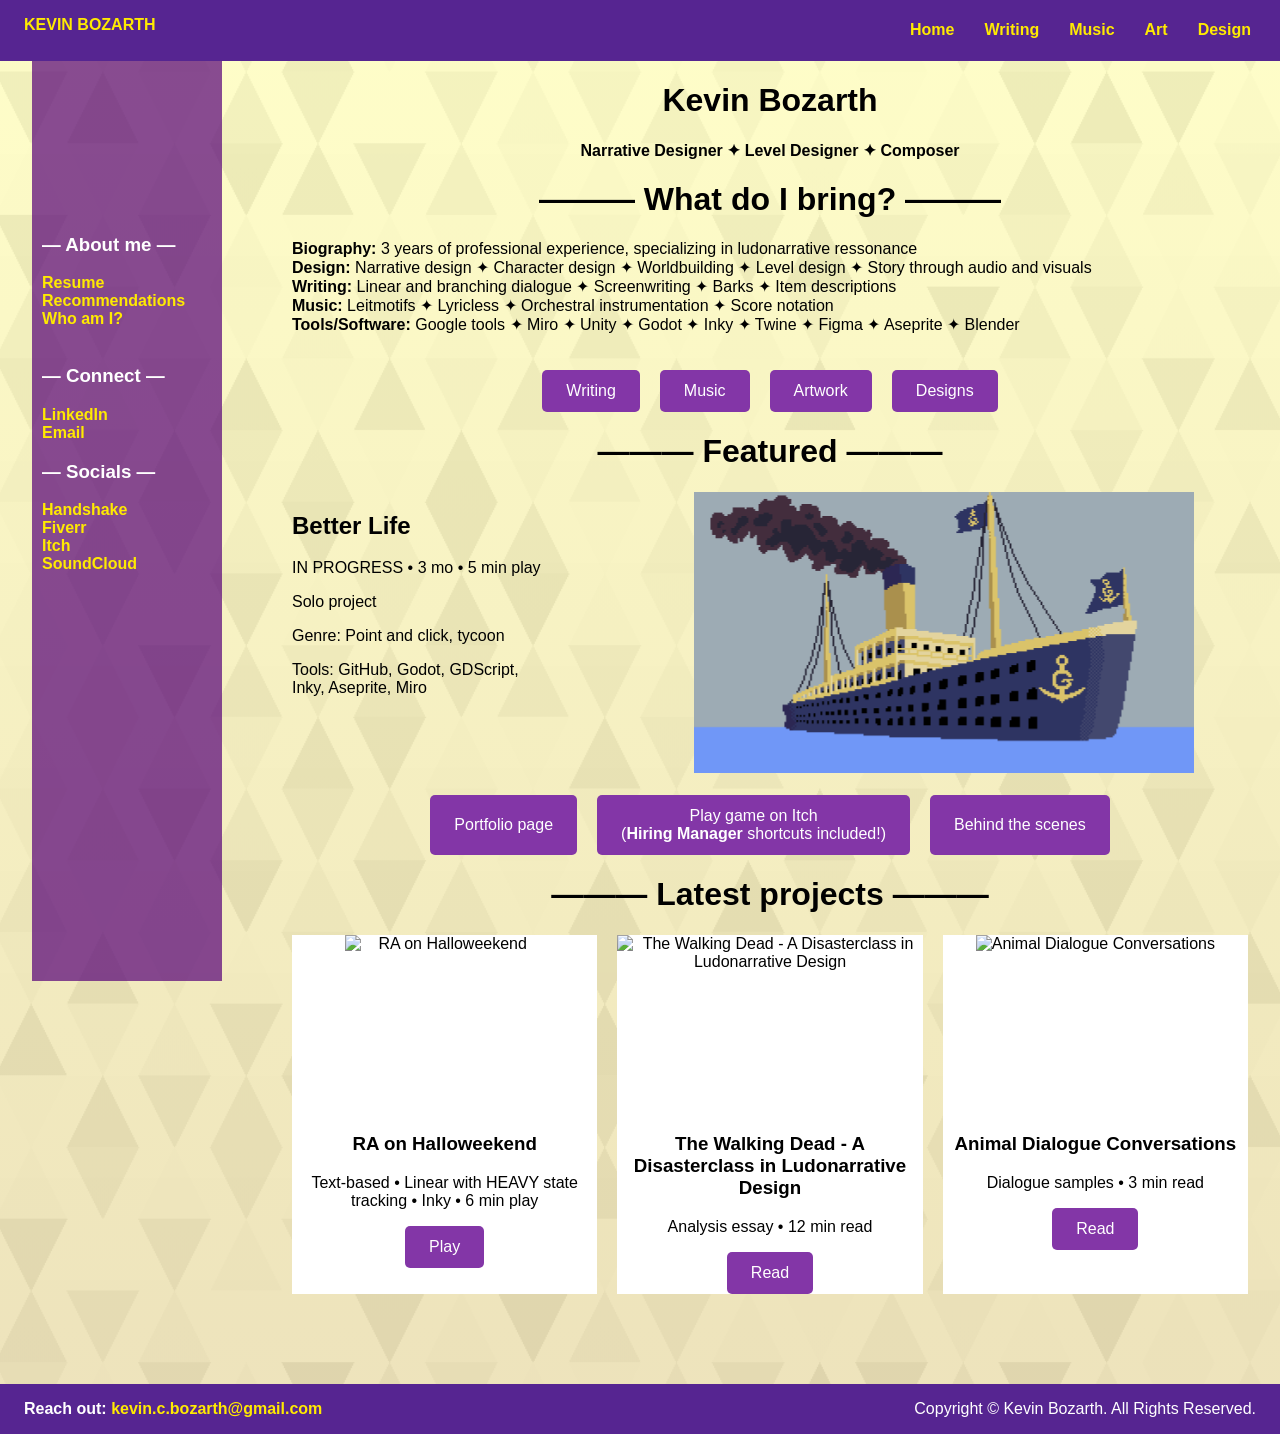
==== commit 2e36273a: "Art page done. Music improved" ====
--- a/index.html
+++ b/index.html
@@ -62,11 +62,11 @@
         <a href="music projects.html" target="">
             <button class="button" type="button">Music</button>
         </a>
-        <a href="2D Animations.html" target="_blank">
+        <a href="art projects.html" target="">
             <button class="button" type="button">Artwork</button>
         </a>
-        <a href="" target="_blank">
-            <button class="button" type="button">Design</button>
+        <a href="design projects.html" target="">
+            <button class="button" type="button">Designs</button>
         </a>
     </div>
 
@@ -146,6 +146,6 @@
 
 <footer id="footerBar" class="footerBar flexContainer coloredBar"></footer>
 
-<script src="script.js"></script>
+<script src="bars.js"></script>
 
 </body>
--- a/style.css
+++ b/style.css
@@ -38,6 +38,7 @@
 
 .stickyHeader {
     position: sticky;
+    min-height: 61px;
     top: 0; 
 }
 
@@ -151,6 +152,25 @@
     width: 100%;
     flex: 1;
     max-width: 500px
+}
+
+.projectArt img {
+    width: 100%;
+    height: 100%;
+    max-width: 500px;
+    object-fit: contain;
+}
+
+.animation {
+    width: 320px;
+    height: 180px;
+    overflow: hidden;
+}
+.animation img {
+    width: 100%;
+    height: 100%;
+    object-fit: contain;
+    image-rendering: pixelated;
 }
 
 .miniShowcase { /* One column, two rows */
@@ -200,6 +220,8 @@
     text-align: center;
 }
 
+/* Who am I */
+
 .aboutMe {
     width: fit-content;
     height: fit-content;
@@ -240,6 +262,8 @@
     border-radius: 5px;
 }
 
+/* Recommendation stuff */
+
 .speaker {
     padding: 8%;
     width: 80%;
@@ -283,49 +307,49 @@
     background: rgba(252, 252, 252, 0.336);
 }
 
+
+/* Audio stuff */
+
 .motifColumn {
-    padding: 30px;
+    padding-left: 25px;
+    padding-right: 25px;
     background: rgba(252, 252, 252, 0.336);
 }
+
+.motifDouble {
+    display: grid;
+    grid-template-columns: 0.1fr 1fr;
+    grid-gap: 10px;
+}
+
+.motifInfo {
+    background-color: rgba(255, 0, 0, 0);
+    padding-bottom: 10px;
+}
+
 .scoreMotif img {
     min-width: 100%;
     max-width: 100%;
     border: 1px solid black;
 }
 
-/* Audio player */
-
-.soundboardContainer {
+.soundItem {
+    padding-top: 5px;
+    display: inline-block;
+}
+
+.audioButton {
+    background: rgba(255, 192, 203, 0);
+    border: none;
+    cursor: pointer;
+    transition: all 0.2s ease;
+}
+.audioButton img {
+    max-width: 30px
+}
+
+/* .soundboardContainer {
     display: flex;
     gap: 15px;
     padding: 20px;
-}
-
-.soundItem {
-    display: inline-block;
-}
-
-.audioButton {
-    background-color: #007BFF;
-    color: white;
-    border: none;
-    padding: 12px 24px;
-    font-size: 16px;
-    font-weight: bold;
-    border-radius: 5px;
-    cursor: pointer;
-    transition: all 0.2s ease;
-}
-
-.audioButton:hover {
-    background-color: #0056b3;
-}
-
-/* Active playing style */
-.audioButton.playing {
-    background-color: #DC3545;
-}
-
-.audioButton.playing:hover {
-    background-color: #bd2130;
-}+} */
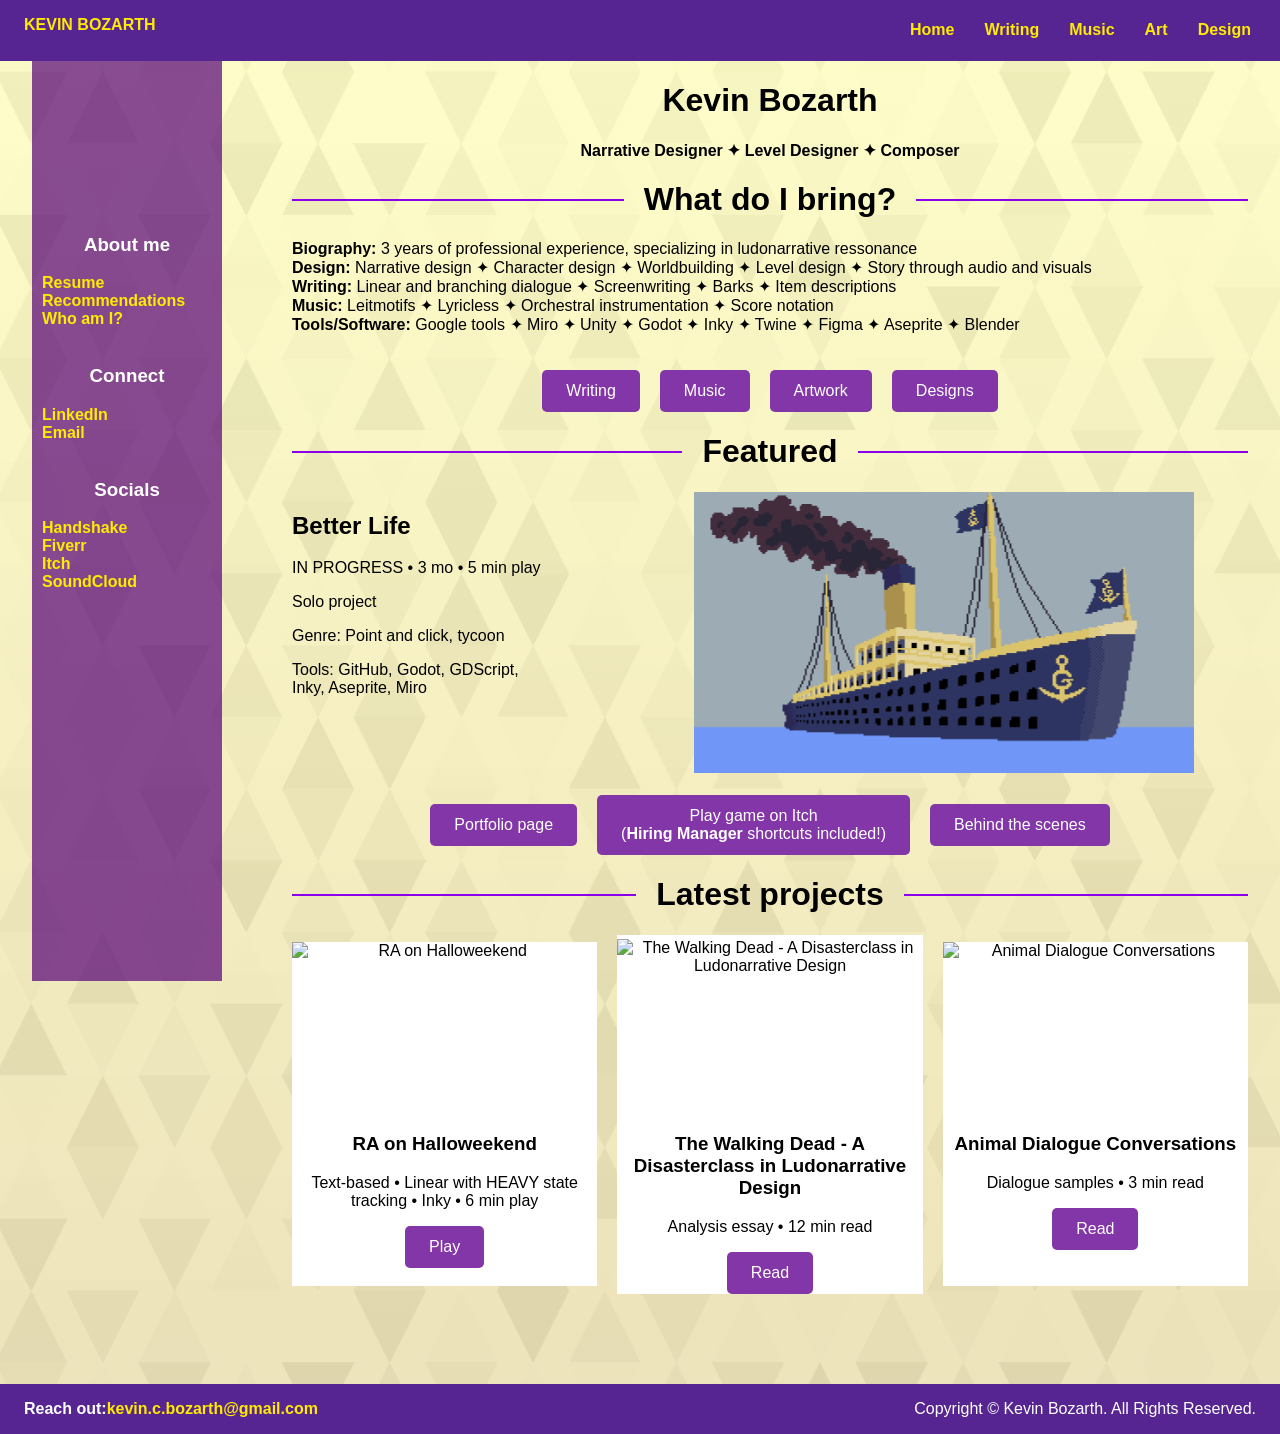
==== commit c84ce5c4: "Better section headers, improved music snippets" ====
--- a/index.html
+++ b/index.html
@@ -40,9 +40,7 @@
     </div>
 
     <div class="bring">
-        <div class="bringHeader">
-            <h1>——— What do I bring? ———</h1>
-        </div>
+        <h1 class="sectionHeader">What do I bring?</h1>
         <b>Biography:</b> 3 years of professional experience, specializing in ludonarrative ressonance
         <br>
         <b>Design:</b> Narrative design ✦ Character design ✦ Worldbuilding ✦ Level design ✦ Story through audio and visuals
@@ -71,9 +69,7 @@
     </div>
 
     <div class="featured">
-        <div class="pushMiddle">
-            <h1>——— Featured ———</h1>
-        </div>
+        <h1 class="sectionHeader">Featured</h1>
         <div class="projectShowcase flexContainer">
             <div class="projectText">
                 <h2>Better Life</h2>
@@ -95,9 +91,7 @@
     </div>
 
     <div class="latest">
-        <div class="pushMiddle">
-            <h1>——— Latest projects ———</h1>
-        </div>
+        <h1 class="sectionHeader">Latest projects</h1>
         <div class="tripleColumn pushMiddle">
             <!-- One (1) -->
             <div class="miniShowcase">
--- a/style.css
+++ b/style.css
@@ -29,11 +29,33 @@
 
 /* Universal elements */
 
+.sectionHeader {
+    display: flex;
+    align-items: center;
+    text-align: center;
+    width: 100%;
+    font-weight: bold;
+    color: rgb(0, 0, 0)
+}
+.sectionHeader::before,
+.sectionHeader::after {
+    content: "";
+    flex: 1;
+    height: 2px;
+    background-color: rgb(138, 0, 236);
+}
+.sectionHeader::before {
+    margin-right: 20px;
+}
+.sectionHeader::after {
+    margin-left: 20px;
+}
+
 .thinLine {
     border: none;
     height: 1px;
     background-color: #636262;
-    margin: 40px
+    margin: 40px;
 }
 
 .stickyHeader {
@@ -81,16 +103,20 @@
 }
 
 .pushLeft {
+    display: flex;
     justify-content: left;
     margin-right: auto;
 }
 
 .pushMiddle {
-    text-align: center;
+    display: flex;
+    text-align: center;
+    align-items: center;
     justify-content: center;
 }
 
 .pushRight {
+    display: flex;
     justify-content: right;
     margin-left: auto;
 }
@@ -111,7 +137,7 @@
     grid-template-columns: 1fr 1fr;
     max-width: 60%;
     gap: 20px;
-    column-gap: 50px
+    column-gap: 50px;
 }
 
 .tripleColumn {
@@ -162,8 +188,9 @@
 }
 
 .animation {
-    width: 320px;
-    height: 180px;
+    width: 360px;
+    height: 220px;
+    object-fit: contain;
     overflow: hidden;
 }
 .animation img {
@@ -318,8 +345,11 @@
 
 .motifDouble {
     display: grid;
-    grid-template-columns: 0.1fr 1fr;
-    grid-gap: 10px;
+    grid-template-columns: auto 1fr;
+    grid-gap: 15px 20px;
+    max-width: 600px;
+    margin: 0 auto;
+    align-items: center;
 }
 
 .motifInfo {
@@ -345,7 +375,15 @@
     transition: all 0.2s ease;
 }
 .audioButton img {
-    max-width: 30px
+    max-width: 30px;
+}
+
+.snippets {
+    align-items: center;
+    justify-content: center;
+    background: rgba(250, 250, 250, 0.308);
+    width: fit-content;
+    max-width: 400px;
 }
 
 /* .soundboardContainer {
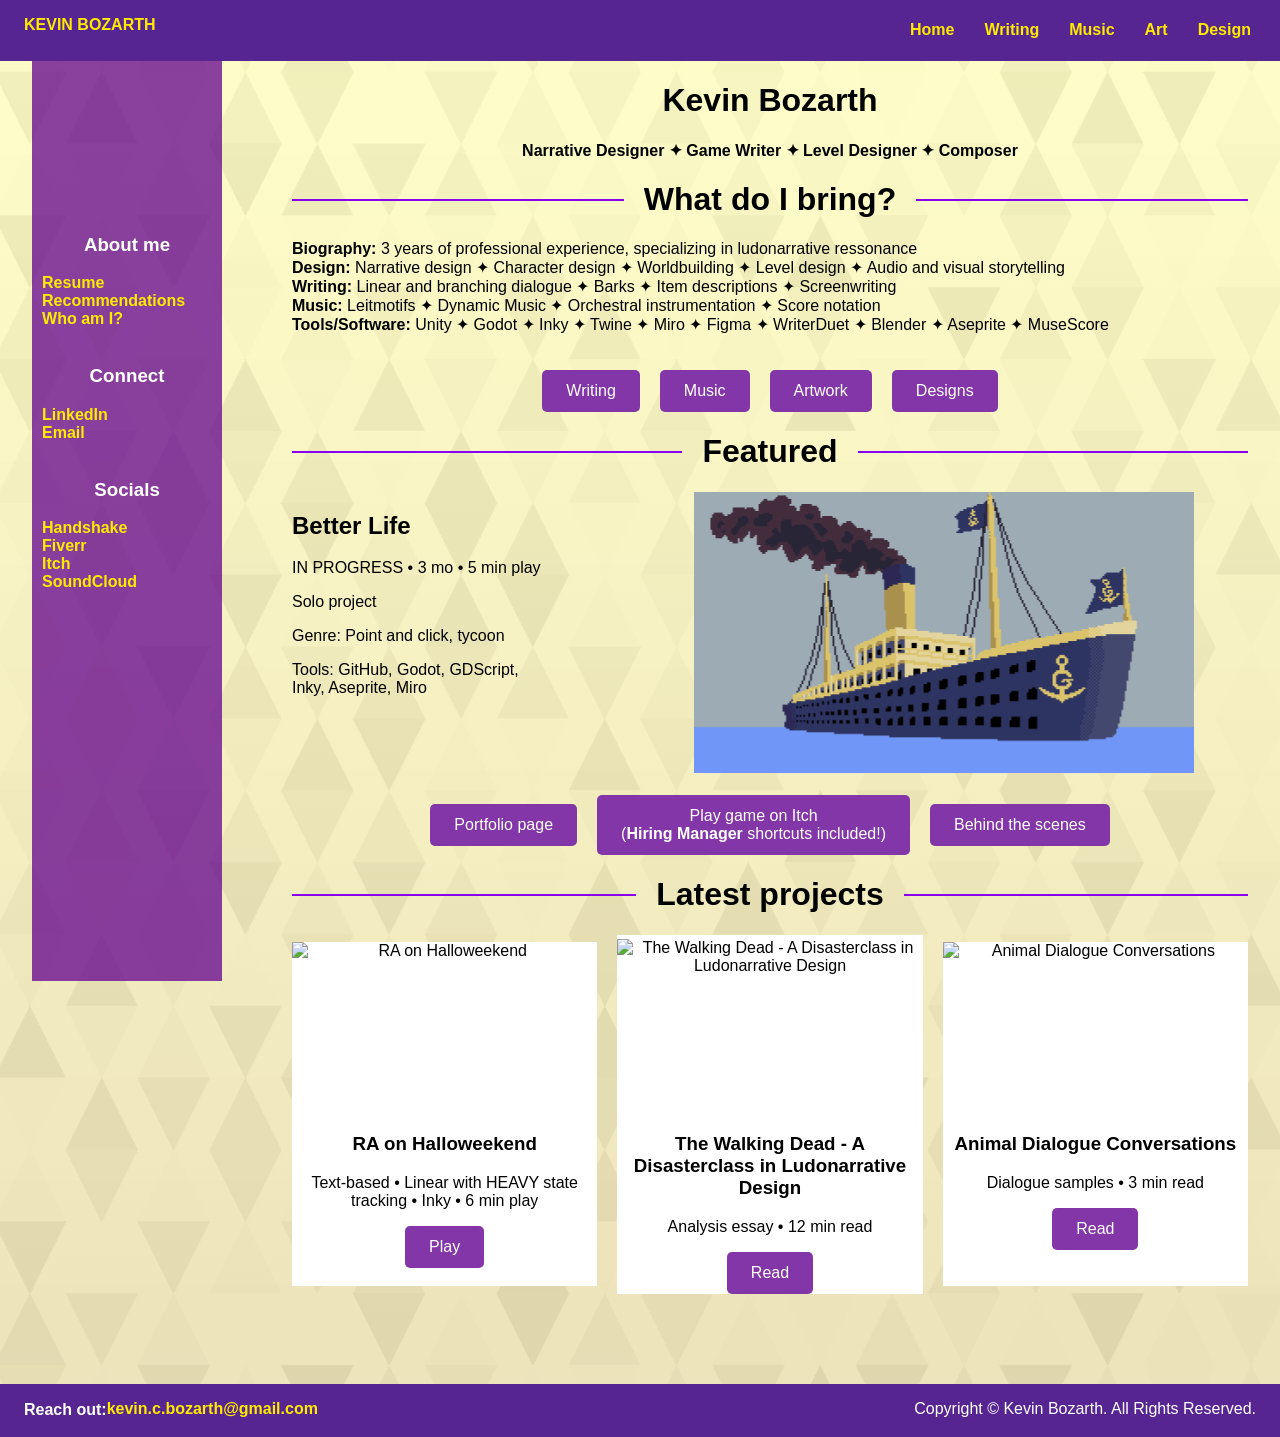
==== commit 40607159: "Colors and WDIB" ====
--- a/index.html
+++ b/index.html
@@ -36,20 +36,20 @@
 <main class ="mainContent">
     <div class="intro">
         <h1>Kevin Bozarth</h1>
-        <h4>Narrative Designer ✦ Level Designer ✦ Composer</h4>
+        <h4>Narrative Designer ✦ Game Writer ✦ Level Designer ✦ Composer</h4>
     </div>
 
     <div class="bring">
         <h1 class="sectionHeader">What do I bring?</h1>
         <b>Biography:</b> 3 years of professional experience, specializing in ludonarrative ressonance
         <br>
-        <b>Design:</b> Narrative design ✦ Character design ✦ Worldbuilding ✦ Level design ✦ Story through audio and visuals
+        <b>Design:</b> Narrative design ✦ Character design ✦ Worldbuilding ✦ Level design ✦ Audio and visual storytelling
         <br>
-        <b>Writing:</b> Linear and branching dialogue ✦ Screenwriting ✦ Barks ✦ Item descriptions
+        <b>Writing:</b> Linear and branching dialogue ✦ Barks ✦ Item descriptions ✦ Screenwriting
         <br>
-        <b>Music:</b> Leitmotifs ✦ Lyricless ✦ Orchestral instrumentation ✦ Score notation
+        <b>Music:</b> Leitmotifs ✦ Dynamic Music ✦ Orchestral instrumentation ✦ Score notation
         <br>
-        <b>Tools/Software:</b> Google tools ✦ Miro ✦ Unity ✦ Godot ✦ Inky ✦ Twine ✦ Figma ✦ Aseprite ✦ Blender
+        <b>Tools/Software:</b> Unity ✦ Godot ✦ Inky ✦ Twine ✦ Miro ✦ Figma ✦ WriterDuet ✦ Blender ✦ Aseprite ✦ MuseScore
     </div>
 
     <br><br>
--- a/style.css
+++ b/style.css
@@ -1,3 +1,8 @@
+html {
+    scroll-behavior: smooth;
+    scroll-padding-top: 80px;
+}
+
 body {
     margin: 0;
     display: flex;
@@ -72,156 +77,6 @@
 .stickyLeftBar {
     position: sticky;
     left: 0; 
-}
-
-.button {
-    background-color:#8336a7;
-    color: white;
-    padding: 12px 24px;
-    font-size: 16px;
-
-    border: none;
-    border-radius: 5px;
-    cursor: pointer;
-
-    /* transition: background-color 0.00s ease; */
-}
-.button:hover {
-    background-color:#9047b7;
-    transform: scale(1.01);
-}
-.button:active {
-    background-color:#7431a0;
-    transform: scale(0.99);
-}
-
-/* Classes */
-
-.column {
-    flex: 0;
-    padding: 5px;
-}
-
-.pushLeft {
-    display: flex;
-    justify-content: left;
-    margin-right: auto;
-}
-
-.pushMiddle {
-    display: flex;
-    text-align: center;
-    align-items: center;
-    justify-content: center;
-}
-
-.pushRight {
-    display: flex;
-    justify-content: right;
-    margin-left: auto;
-}
-
-.flexContainer { /* Best for distributing space dynamically along one row */
-    display: flex;
-    gap: 20px;
-}
-
-.gridContainer { /* Best for controlling exact sizing of track columns */
-    display: grid;
-    grid-template-columns: repeat(3, 1fr);
-    gap: 20px;
-}
-
-.doubleColumn {
-    display: grid;
-    grid-template-columns: 1fr 1fr;
-    max-width: 60%;
-    gap: 20px;
-    column-gap: 50px;
-}
-
-.tripleColumn {
-    display: grid;
-    grid-template-columns: 1fr 1fr 1fr;
-    min-width: 100px;
-    gap: 20px;
-}
-
-.coloredBar {
-    width: 100%;
-    z-index: 1000;
-    box-sizing: border-box;
-    background-color: #562591;
-    padding: 16px 24px;
-    color: white;
-}
-
-/* Regular */
-
-.projectShowcase {
-    width: 100%;
-    display: flex;
-    gap: 20px;
-}
-.projectShowcase img {
-    width: 100%;
-    aspect-ratio: 16 / 9;
-    object-fit: cover;
-    height: auto;
-}
-.projectText {
-    width: 40%;
-    min-width: 40%; 
-    overflow-wrap: break-word; 
-}
-.projectImage {
-    width: 100%;
-    flex: 1;
-    max-width: 500px
-}
-
-.projectArt img {
-    width: 100%;
-    height: 100%;
-    max-width: 500px;
-    object-fit: contain;
-}
-
-.animation {
-    width: 360px;
-    height: 220px;
-    object-fit: contain;
-    overflow: hidden;
-}
-.animation img {
-    width: 100%;
-    height: 100%;
-    object-fit: contain;
-    image-rendering: pixelated;
-}
-
-.miniShowcase { /* One column, two rows */
-    display: grid;
-    grid-template-columns: 1fr;
-    grid-template-rows: repeat(2, 1fr);
-    background-color: #ffffff;
-    min-width: 200px;
-    max-width: 350px;
-}
-.miniShowcase img {
-    width: 100%;
-    aspect-ratio: 16 / 9;
-    object-fit: cover;
-    height: auto;
-    min-width: 200px;
-    max-width: 350px;
-}
-
-.columnWrapper {
-    width: 95%;
-    display: flex;
-    gap: 20px;
-    align-items: flex-start; /* Allows the sticky element to move within the parent */
 }
 
 .sidebar {
@@ -235,8 +90,158 @@
     padding: 10px;
     height: 100vh; /* Takes up 100% of the viewport height */
     /* background-color: #3b50d6; */
-    background-color: rgba(86, 1, 120, 0.701); 
+    background-color: hsla(281, 100%, 28%, 0.747); 
     color: white;
+}
+
+.button {
+    background-color:#8336a7;
+    color: white;
+    padding: 12px 24px;
+    font-size: 16px;
+
+    border: none;
+    border-radius: 5px;
+    cursor: pointer;
+
+    /* transition: background-color 0.00s ease; */
+}
+.button:hover {
+    background-color:#9047b7;
+    transform: scale(1.01);
+}
+.button:active {
+    background-color:#7431a0;
+    transform: scale(0.99);
+}
+
+/* Classes */
+
+.column {
+    flex: 0;
+    padding: 5px;
+}
+
+.pushLeft {
+    display: flex;
+    justify-content: left;
+    margin-right: auto;
+}
+
+.pushMiddle {
+    display: flex;
+    text-align: center;
+    align-items: center;
+    justify-content: center;
+}
+
+.pushRight {
+    display: flex;
+    justify-content: right;
+    margin-left: auto;
+}
+
+.flexContainer { /* Best for distributing space dynamically along one row */
+    display: flex;
+    gap: 20px;
+}
+
+.gridContainer { /* Best for controlling exact sizing of track columns */
+    display: grid;
+    grid-template-columns: repeat(3, 1fr);
+    gap: 20px;
+}
+
+.doubleColumn {
+    display: grid;
+    grid-template-columns: 1fr 1fr;
+    max-width: 60%;
+    gap: 20px;
+    column-gap: 50px;
+}
+
+.tripleColumn {
+    display: grid;
+    grid-template-columns: 1fr 1fr 1fr;
+    min-width: 100px;
+    gap: 20px;
+}
+
+.coloredBar {
+    width: 100%;
+    z-index: 1000;
+    box-sizing: border-box;
+    background-color: #562591;
+    padding: 16px 24px;
+    color: white;
+}
+
+/* Regular */
+
+.projectShowcase {
+    width: 100%;
+    display: flex;
+    gap: 20px;
+}
+.projectShowcase img {
+    width: 100%;
+    aspect-ratio: 16 / 9;
+    object-fit: cover;
+    height: auto;
+}
+.projectText {
+    width: 40%;
+    min-width: 40%; 
+    overflow-wrap: break-word; 
+}
+.projectImage {
+    width: 100%;
+    flex: 1;
+    max-width: 500px
+}
+
+.projectArt img {
+    width: 100%;
+    height: 100%;
+    max-width: 500px;
+    object-fit: contain;
+}
+
+.animation {
+    width: 360px;
+    height: 220px;
+    object-fit: contain;
+    overflow: hidden;
+}
+.animation img {
+    width: 100%;
+    height: 100%;
+    object-fit: contain;
+    image-rendering: pixelated;
+}
+
+.miniShowcase { /* One column, two rows */
+    display: grid;
+    grid-template-columns: 1fr;
+    grid-template-rows: repeat(2, 1fr);
+    background-color: #ffffff;
+    min-width: 200px;
+    max-width: 350px;
+}
+.miniShowcase img {
+    width: 100%;
+    aspect-ratio: 16 / 9;
+    object-fit: cover;
+    height: auto;
+    min-width: 200px;
+    max-width: 350px;
+}
+
+.columnWrapper {
+    width: 95%;
+    display: flex;
+    gap: 20px;
+    align-items: flex-start; /* Allows the sticky element to move within the parent */
 }
 
 .content {
